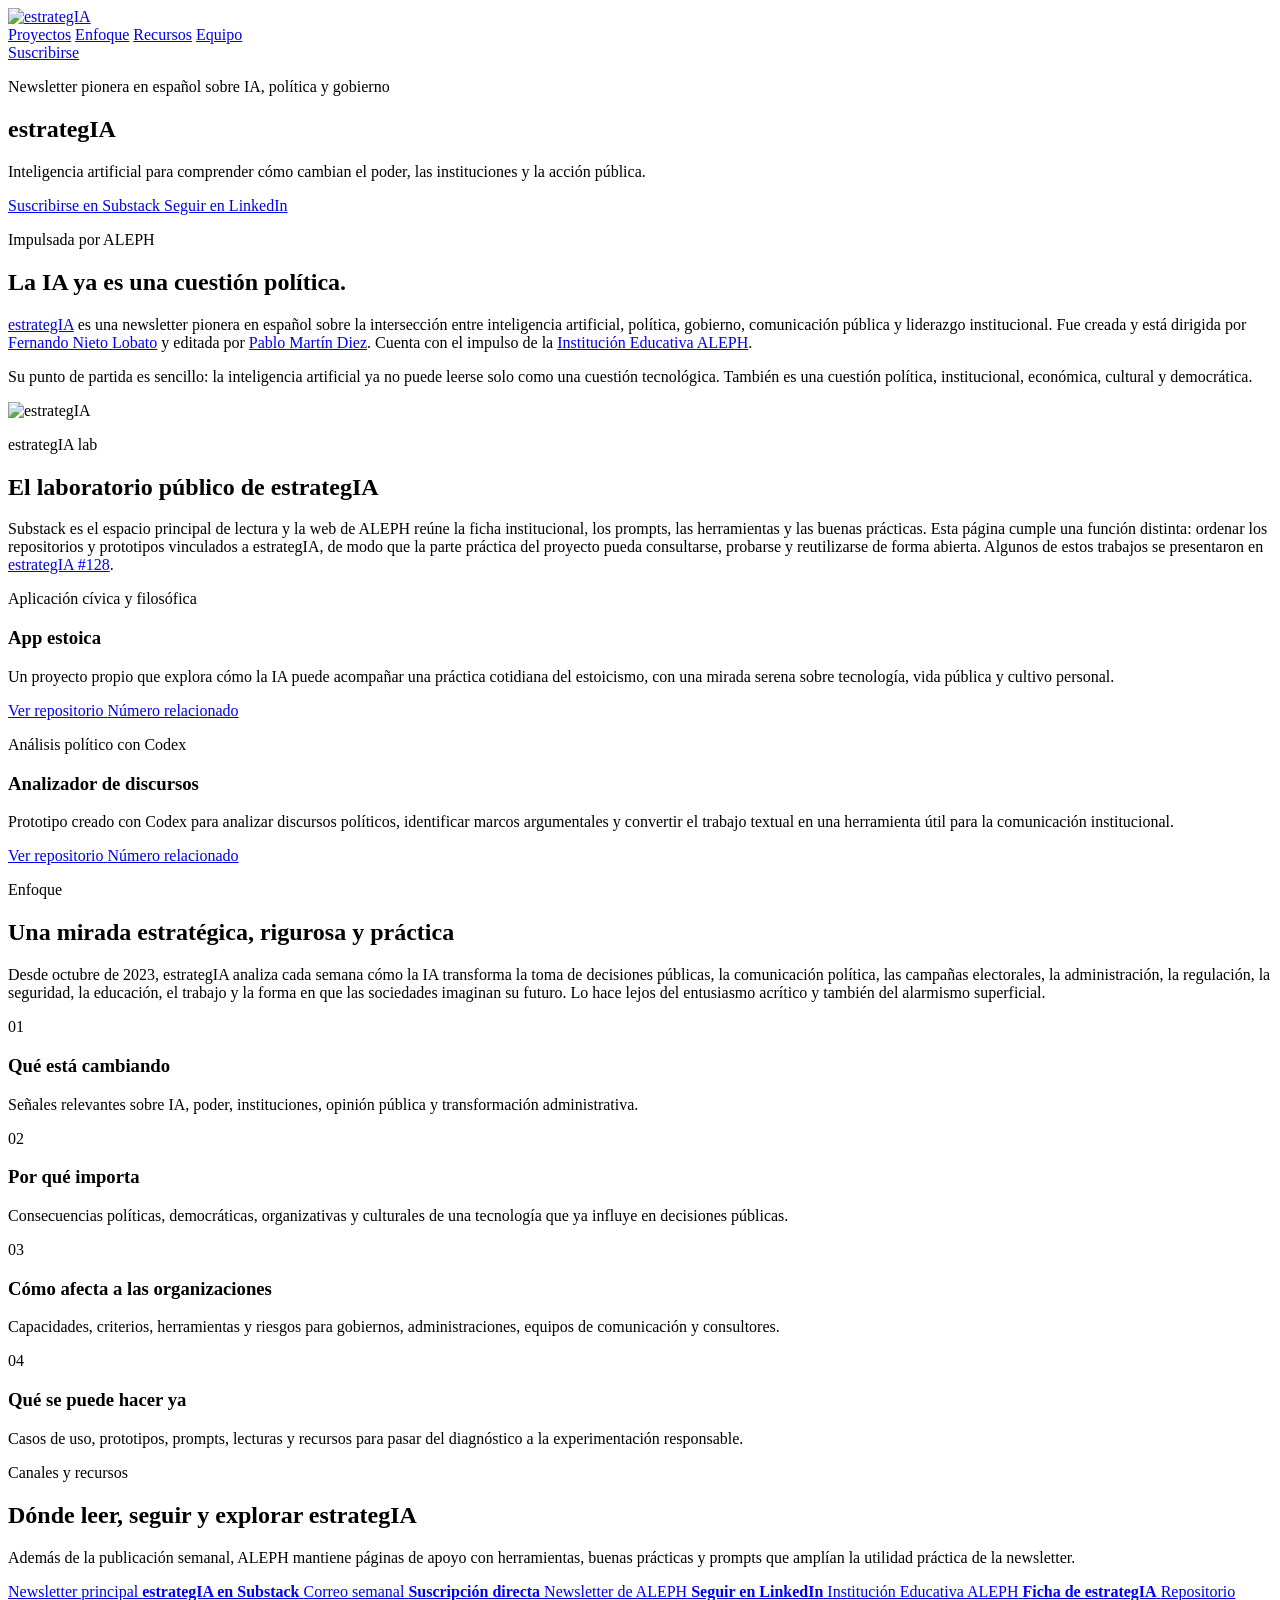
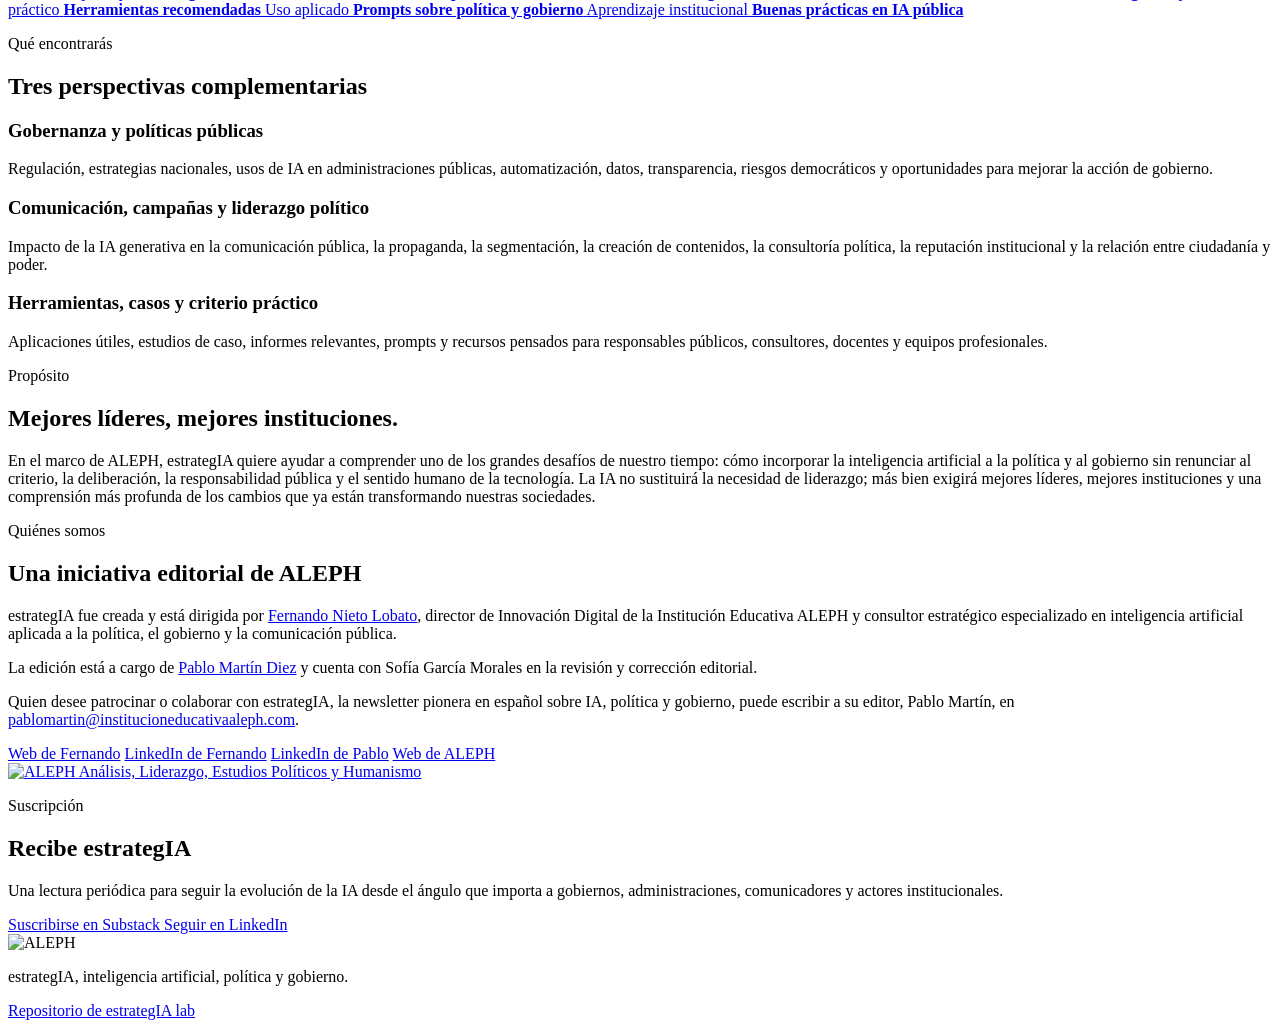
==== index.html @ daaf4244 "Rename page identity to estrategIA lab" ====
<!doctype html>
<html lang="es">
  <head>
    <meta charset="utf-8">
    <meta name="viewport" content="width=device-width, initial-scale=1">
    <title>estrategIA lab | repositorios y prototipos de IA, política y gobierno</title>
    <meta
      name="description"
      content="estrategIA lab reúne repositorios, prototipos y proyectos prácticos vinculados a la newsletter estrategIA."
    >
    <meta property="og:title" content="estrategIA">
    <meta
      property="og:description"
      content="Repositorios, prototipos y proyectos prácticos de estrategIA, la newsletter pionera en español sobre inteligencia artificial, política y gobierno."
    >
    <meta property="og:type" content="website">
    <meta property="og:image" content="assets/estrategia-hero.png">
    <link rel="stylesheet" href="styles.css">
  </head>
  <body>
    <header class="site-header" aria-label="Cabecera principal">
      <a class="brand" href="#inicio" aria-label="Inicio de estrategIA">
        <img src="assets/estrategia-substack-header.png" alt="estrategIA">
      </a>
      <nav class="site-nav" aria-label="Navegación principal">
        <a href="#proyectos">Proyectos</a>
        <a href="#enfoque">Enfoque</a>
        <a href="#recursos">Recursos</a>
        <a href="#equipo">Equipo</a>
      </nav>
      <a class="nav-cta" href="https://estrategiabyaleph.substack.com/subscribe">Suscribirse</a>
    </header>

    <main id="inicio">
      <section class="hero" aria-labelledby="hero-title">
        <div class="hero-copy">
          <p class="eyebrow">Newsletter pionera en español sobre IA, política y gobierno</p>
          <h1 id="hero-title">estrategIA</h1>
          <p class="hero-lede">
            Inteligencia artificial para comprender cómo cambian el poder, las
            instituciones y la acción pública.
          </p>
          <div class="hero-actions" aria-label="Acciones principales">
            <a class="button primary" href="https://estrategiabyaleph.substack.com/subscribe">
              Suscribirse en Substack
            </a>
            <a class="button secondary" href="https://www.linkedin.com/newsletters/estrategia-7201868200244834304/">
              Seguir en LinkedIn
            </a>
          </div>
        </div>
      </section>

      <section class="intro band" aria-labelledby="intro-title">
        <div class="content-grid">
          <div>
            <p class="section-kicker">Impulsada por ALEPH</p>
            <h2 id="intro-title">La IA ya es una cuestión política.</h2>
          </div>
          <div class="rich-copy">
            <p>
              <a href="https://estrategiabyaleph.substack.com/">estrategIA</a>
              es una newsletter pionera en español sobre la intersección entre
              inteligencia artificial, política, gobierno, comunicación pública
              y liderazgo institucional. Fue creada y está dirigida por
              <a href="https://www.fernandonieto.es/">Fernando Nieto Lobato</a>
              y editada por
              <a href="https://es.linkedin.com/in/pablomartindiez">Pablo Martín Diez</a>.
              Cuenta con el impulso de la
              <a href="https://institucioneducativaaleph.com/">Institución Educativa ALEPH</a>.
            </p>
            <p>
              Su punto de partida es sencillo: la inteligencia artificial ya no
              puede leerse solo como una cuestión tecnológica. También es una
              cuestión política, institucional, económica, cultural y
              democrática.
            </p>
          </div>
        </div>
      </section>

      <section class="brand-strip" aria-label="Identidad visual de estrategIA">
        <img src="assets/estrategia-substack-header.png" alt="estrategIA">
      </section>

      <section id="proyectos" class="section projects" aria-labelledby="projects-title">
        <div class="section-heading">
          <p class="section-kicker">estrategIA lab</p>
          <h2 id="projects-title">El laboratorio público de estrategIA</h2>
          <p>
            Substack es el espacio principal de lectura y la web de ALEPH reúne
            la ficha institucional, los prompts, las herramientas y las buenas
            prácticas. Esta página cumple una función distinta: ordenar los
            repositorios y prototipos vinculados a estrategIA, de modo que la
            parte práctica del proyecto pueda consultarse, probarse y
            reutilizarse de forma abierta. Algunos de estos trabajos se
            presentaron en
            <a href="https://open.substack.com/pub/estrategiabyaleph/p/estrategia-128-adios-al-chatbot-la?r=gp8ei&utm_campaign=post-expanded-share&utm_medium=web">estrategIA #128</a>.
          </p>
        </div>

        <div class="project-list">
          <article class="project-card">
            <div>
              <p class="project-type">Aplicación cívica y filosófica</p>
              <h3>App estoica</h3>
              <p>
                Un proyecto propio que explora cómo la IA puede acompañar una
                práctica cotidiana del estoicismo, con una mirada serena sobre
                tecnología, vida pública y cultivo personal.
              </p>
            </div>
            <div class="project-actions">
              <a class="text-link" href="https://github.com/elcontemplador/estoicismo_diario">
                Ver repositorio
              </a>
              <a class="text-link subtle" href="https://open.substack.com/pub/estrategiabyaleph/p/estrategia-128-adios-al-chatbot-la?r=gp8ei&utm_campaign=post-expanded-share&utm_medium=web">
                Número relacionado
              </a>
            </div>
          </article>

          <article class="project-card">
            <div>
              <p class="project-type">Análisis político con Codex</p>
              <h3>Analizador de discursos</h3>
              <p>
                Prototipo creado con Codex para analizar discursos políticos,
                identificar marcos argumentales y convertir el trabajo textual
                en una herramienta útil para la comunicación institucional.
              </p>
            </div>
            <div class="project-actions">
              <a class="text-link" href="https://github.com/elcontemplador/analizador-discurso-politico">
                Ver repositorio
              </a>
              <a class="text-link subtle" href="https://open.substack.com/pub/estrategiabyaleph/p/estrategia-128-adios-al-chatbot-la?r=gp8ei&utm_campaign=post-expanded-share&utm_medium=web">
                Número relacionado
              </a>
            </div>
          </article>
        </div>
      </section>

      <section id="enfoque" class="section" aria-labelledby="enfoque-title">
        <div class="section-heading">
          <p class="section-kicker">Enfoque</p>
          <h2 id="enfoque-title">Una mirada estratégica, rigurosa y práctica</h2>
          <p>
            Desde octubre de 2023, estrategIA analiza cada semana cómo la IA
            transforma la toma de decisiones públicas, la comunicación política,
            las campañas electorales, la administración, la regulación, la
            seguridad, la educación, el trabajo y la forma en que las sociedades
            imaginan su futuro. Lo hace lejos del entusiasmo acrítico y también
            del alarmismo superficial.
          </p>
        </div>
        <div class="feature-grid">
          <article>
            <span class="feature-number">01</span>
            <h3>Qué está cambiando</h3>
            <p>
              Señales relevantes sobre IA, poder, instituciones, opinión
              pública y transformación administrativa.
            </p>
          </article>
          <article>
            <span class="feature-number">02</span>
            <h3>Por qué importa</h3>
            <p>
              Consecuencias políticas, democráticas, organizativas y culturales
              de una tecnología que ya influye en decisiones públicas.
            </p>
          </article>
          <article>
            <span class="feature-number">03</span>
            <h3>Cómo afecta a las organizaciones</h3>
            <p>
              Capacidades, criterios, herramientas y riesgos para gobiernos,
              administraciones, equipos de comunicación y consultores.
            </p>
          </article>
          <article>
            <span class="feature-number">04</span>
            <h3>Qué se puede hacer ya</h3>
            <p>
              Casos de uso, prototipos, prompts, lecturas y recursos para pasar
              del diagnóstico a la experimentación responsable.
            </p>
          </article>
        </div>
      </section>

      <section id="recursos" class="section resources" aria-labelledby="resources-title">
        <div class="section-heading">
          <p class="section-kicker">Canales y recursos</p>
          <h2 id="resources-title">Dónde leer, seguir y explorar estrategIA</h2>
          <p>
            Además de la publicación semanal, ALEPH mantiene páginas de apoyo
            con herramientas, buenas prácticas y prompts que amplían la utilidad
            práctica de la newsletter.
          </p>
        </div>
        <div class="resource-grid">
          <a href="https://estrategiabyaleph.substack.com/">
            <span>Newsletter principal</span>
            <strong>estrategIA en Substack</strong>
          </a>
          <a href="https://estrategiabyaleph.substack.com/subscribe">
            <span>Correo semanal</span>
            <strong>Suscripción directa</strong>
          </a>
          <a href="https://www.linkedin.com/newsletters/estrategia-7201868200244834304/">
            <span>Newsletter de ALEPH</span>
            <strong>Seguir en LinkedIn</strong>
          </a>
          <a href="https://institucioneducativaaleph.com/investigacion-y-publicaciones/estrategia-newsletter-sobre-inteligencia-artificial-en-la-politica-y-el-gobierno-de-la-institucion-educativa-aleph/">
            <span>Institución Educativa ALEPH</span>
            <strong>Ficha de estrategIA</strong>
          </a>
          <a href="https://institucioneducativaaleph.com/encuentra-todas-las-herramientas-de-ia-mostradas-en-nuestra-newsletter-estrategia/">
            <span>Repositorio práctico</span>
            <strong>Herramientas recomendadas</strong>
          </a>
          <a href="https://institucioneducativaaleph.com/recopilacion-de-prompts-sobre-politica-y-gobierno-para-chatgpt-y-otros-modelos-de-ia/">
            <span>Uso aplicado</span>
            <strong>Prompts sobre política y gobierno</strong>
          </a>
          <a href="https://institucioneducativaaleph.com/recopilatorio-de-buenas-practicas-en-inteligencia-artificial-aplicada-a-politica-y-gobierno/">
            <span>Aprendizaje institucional</span>
            <strong>Buenas prácticas en IA pública</strong>
          </a>
        </div>
      </section>

      <section class="section archive" aria-labelledby="contents-title">
        <div class="section-heading">
          <p class="section-kicker">Qué encontrarás</p>
          <h2 id="contents-title">Tres perspectivas complementarias</h2>
        </div>
        <div class="perspective-grid">
          <article>
            <h3>Gobernanza y políticas públicas</h3>
            <p>
              Regulación, estrategias nacionales, usos de IA en administraciones
              públicas, automatización, datos, transparencia, riesgos
              democráticos y oportunidades para mejorar la acción de gobierno.
            </p>
          </article>
          <article>
            <h3>Comunicación, campañas y liderazgo político</h3>
            <p>
              Impacto de la IA generativa en la comunicación pública, la
              propaganda, la segmentación, la creación de contenidos, la
              consultoría política, la reputación institucional y la relación
              entre ciudadanía y poder.
            </p>
          </article>
          <article>
            <h3>Herramientas, casos y criterio práctico</h3>
            <p>
              Aplicaciones útiles, estudios de caso, informes relevantes,
              prompts y recursos pensados para responsables públicos,
              consultores, docentes y equipos profesionales.
            </p>
          </article>
        </div>
      </section>

      <section class="method band" aria-labelledby="method-title">
        <div class="content-grid">
          <div>
            <p class="section-kicker">Propósito</p>
            <h2 id="method-title">Mejores líderes, mejores instituciones.</h2>
          </div>
          <p>
            En el marco de ALEPH, estrategIA quiere ayudar a comprender uno de
            los grandes desafíos de nuestro tiempo: cómo incorporar la
            inteligencia artificial a la política y al gobierno sin renunciar al
            criterio, la deliberación, la responsabilidad pública y el sentido
            humano de la tecnología. La IA no sustituirá la necesidad de
            liderazgo; más bien exigirá mejores líderes, mejores instituciones y
            una comprensión más profunda de los cambios que ya están
            transformando nuestras sociedades.
          </p>
        </div>
      </section>

      <section id="equipo" class="section team" aria-labelledby="team-title">
        <div class="team-layout">
          <div>
            <p class="section-kicker">Quiénes somos</p>
            <h2 id="team-title">Una iniciativa editorial de ALEPH</h2>
            <p>
              estrategIA fue creada y está dirigida por
              <a href="https://www.fernandonieto.es/">Fernando Nieto Lobato</a>,
              director de Innovación Digital de la Institución Educativa ALEPH y
              consultor estratégico especializado en inteligencia artificial
              aplicada a la política, el gobierno y la comunicación pública.
            </p>
            <p>
              La edición está a cargo de
              <a href="https://es.linkedin.com/in/pablomartindiez">Pablo Martín Diez</a>
              y cuenta con Sofía García Morales en la revisión y corrección
              editorial.
            </p>
            <p>
              Quien desee patrocinar o colaborar con estrategIA, la newsletter
              pionera en español sobre IA, política y gobierno, puede escribir a
              su editor, Pablo Martín, en
              <a href="mailto:pablomartin@institucioneducativaaleph.com">pablomartin@institucioneducativaaleph.com</a>.
            </p>
            <div class="profile-links">
              <a href="https://www.fernandonieto.es/">Web de Fernando</a>
              <a href="https://es.linkedin.com/in/fernandonietolobato">LinkedIn de Fernando</a>
              <a href="https://es.linkedin.com/in/pablomartindiez">LinkedIn de Pablo</a>
              <a href="https://institucioneducativaaleph.com/">Web de ALEPH</a>
            </div>
          </div>
          <a class="aleph-card" href="https://institucioneducativaaleph.com/">
            <img src="assets/aleph-logo.png" alt="ALEPH">
            <span>Análisis, Liderazgo, Estudios Políticos y Humanismo</span>
          </a>
        </div>
      </section>

      <section id="suscripcion" class="section subscribe" aria-labelledby="subscribe-title">
        <div class="subscribe-panel">
          <p class="section-kicker">Suscripción</p>
          <h2 id="subscribe-title">Recibe estrategIA</h2>
          <p>
            Una lectura periódica para seguir la evolución de la IA desde el
            ángulo que importa a gobiernos, administraciones, comunicadores y
            actores institucionales.
          </p>
          <div class="hero-actions center" aria-label="Opciones de suscripción">
            <a class="button primary" href="https://estrategiabyaleph.substack.com/subscribe">
              Suscribirse en Substack
            </a>
            <a class="button secondary" href="https://www.linkedin.com/newsletters/estrategia-7201868200244834304/">
              Seguir en LinkedIn
            </a>
          </div>
        </div>
      </section>
    </main>

    <footer class="site-footer">
      <div>
        <img src="assets/aleph-logo-white.png" alt="ALEPH">
        <p>estrategIA, inteligencia artificial, política y gobierno.</p>
      </div>
      <p>
        <a href="https://github.com/elcontemplador/estrategIA-lab">Repositorio de estrategIA lab</a>
      </p>
    </footer>
  </body>
</html>
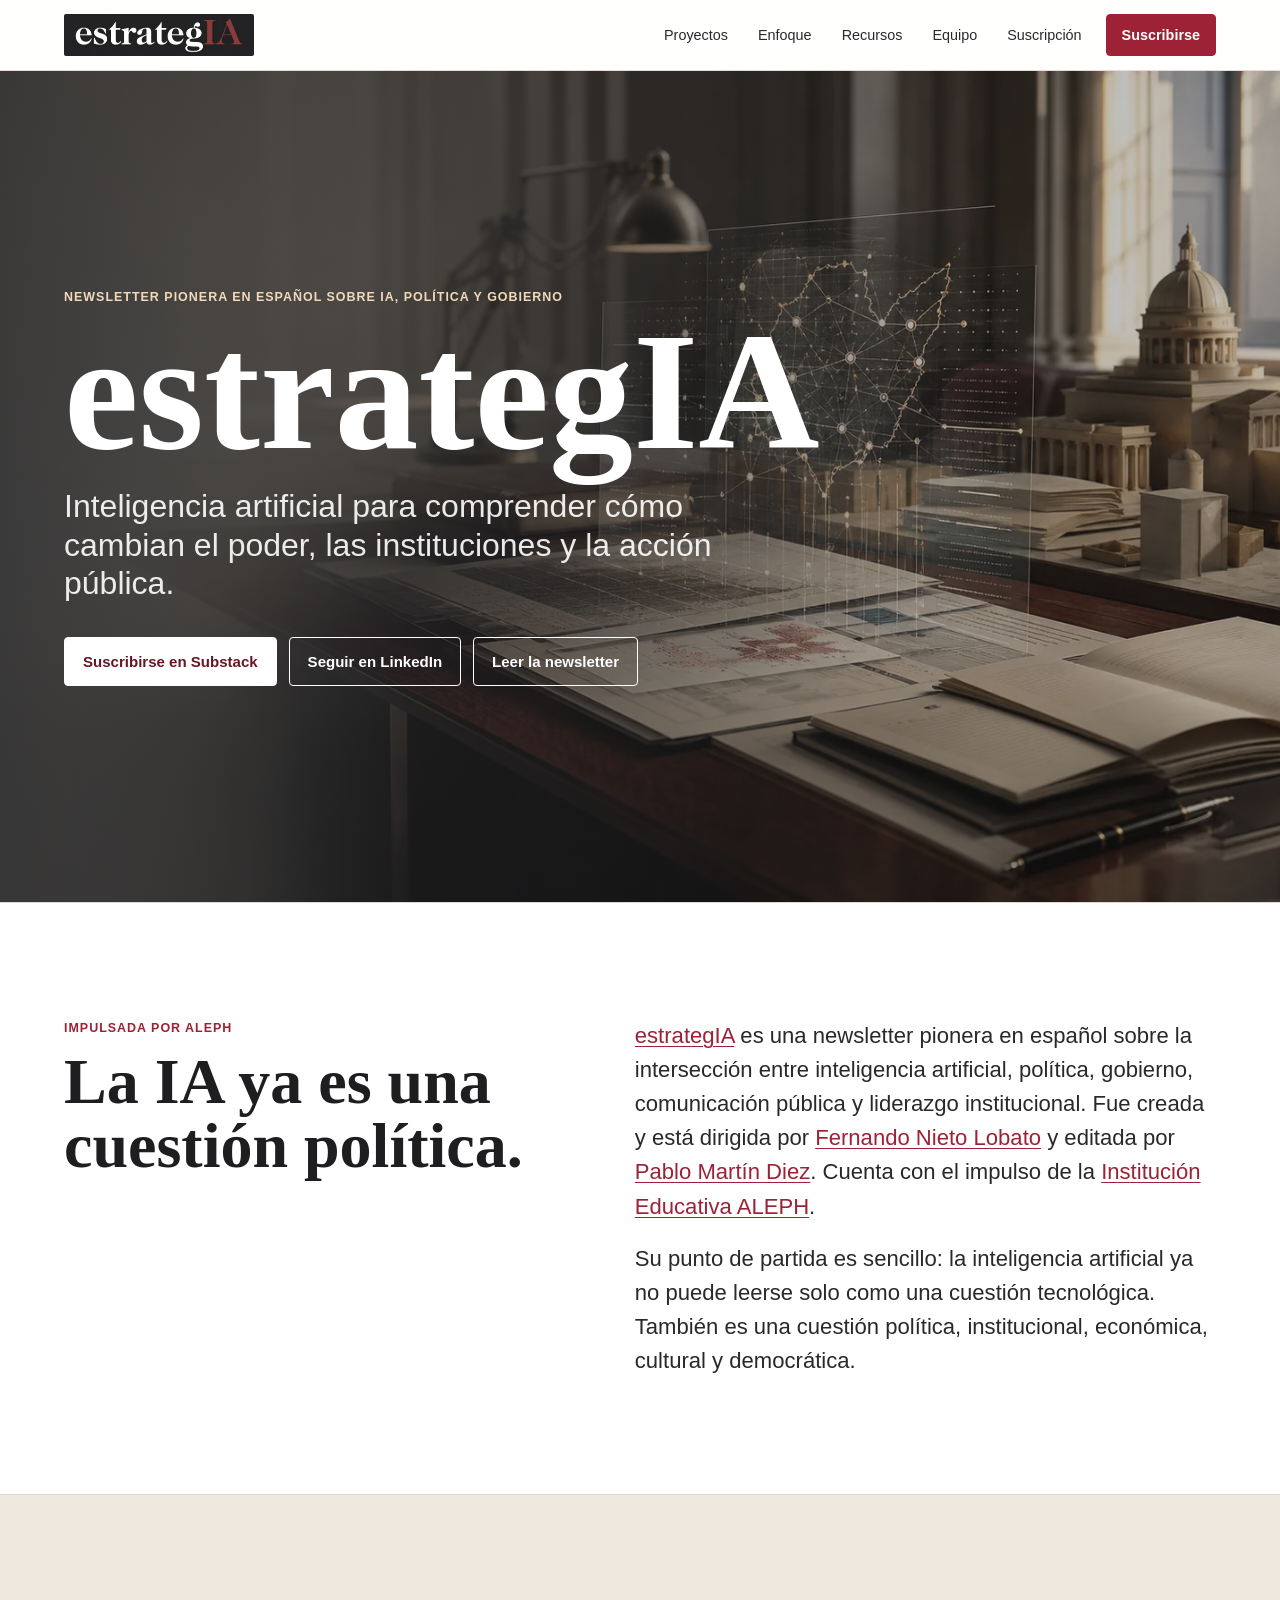
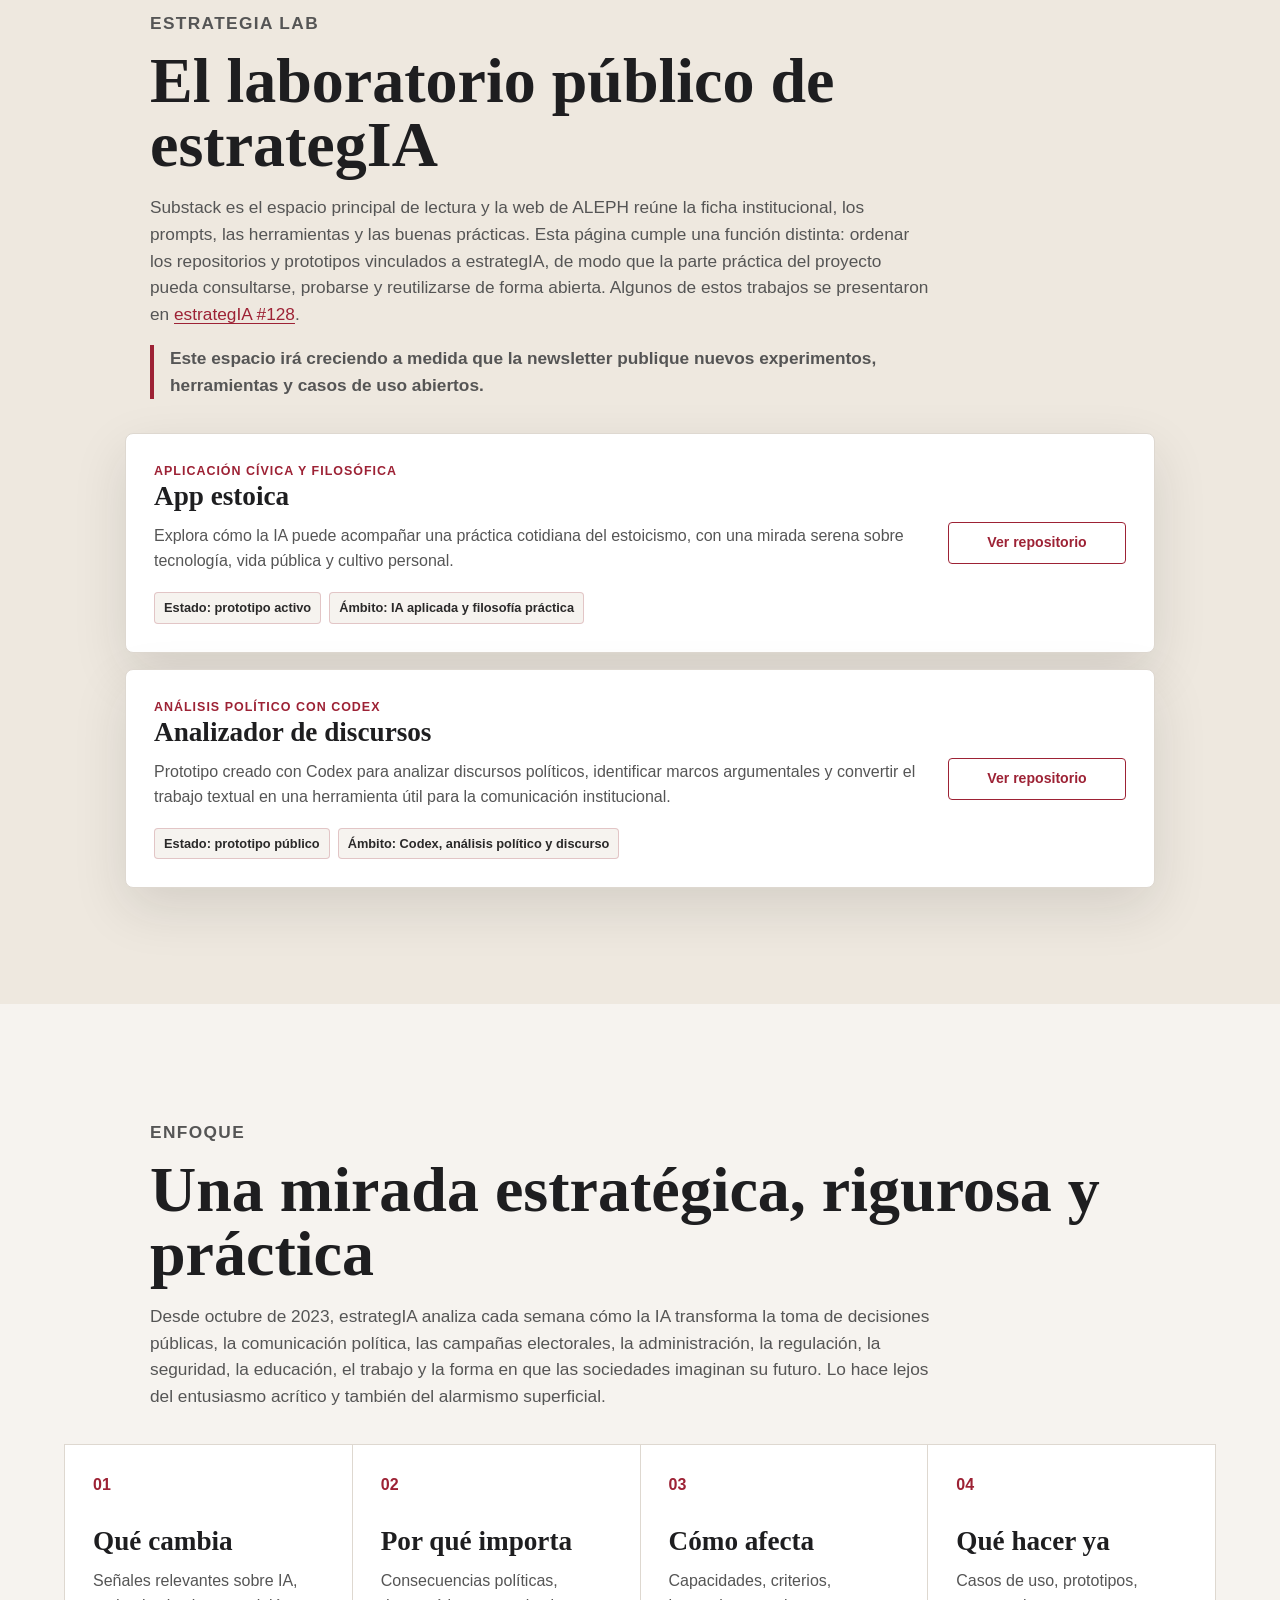
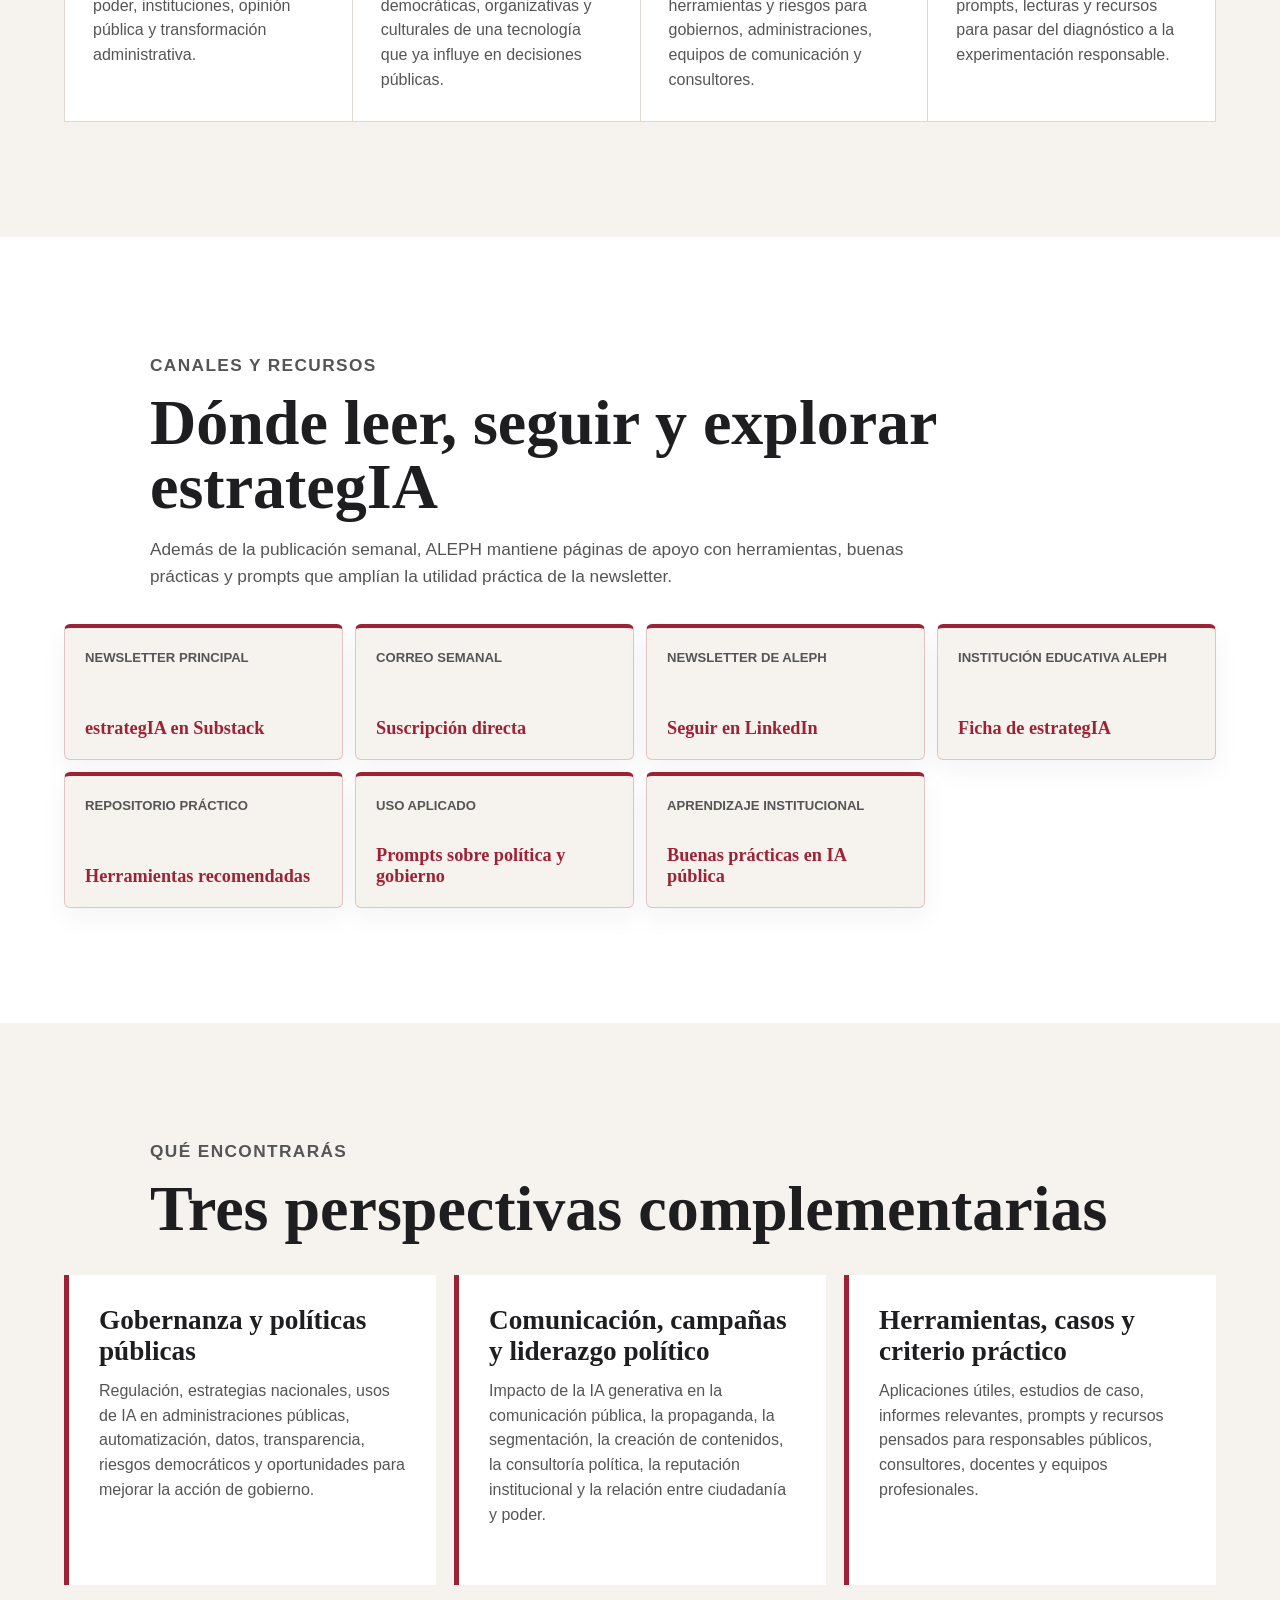
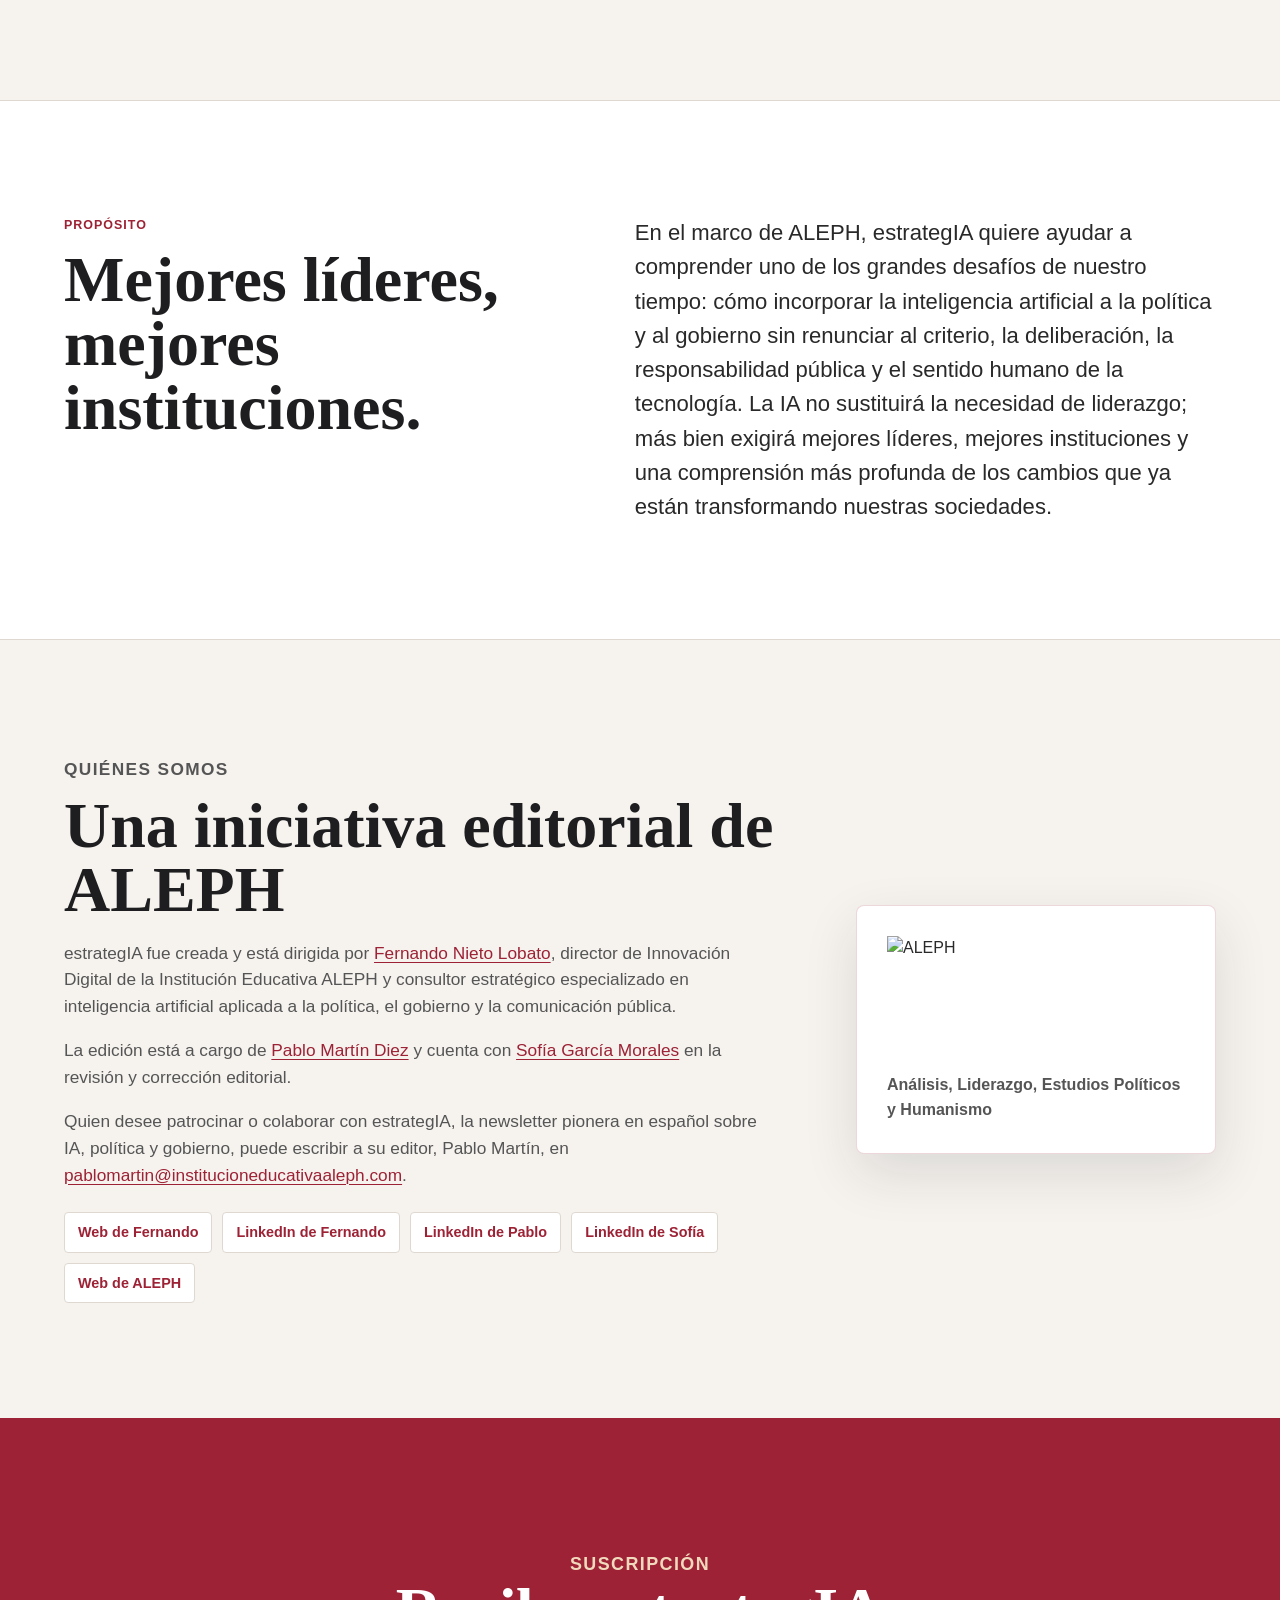
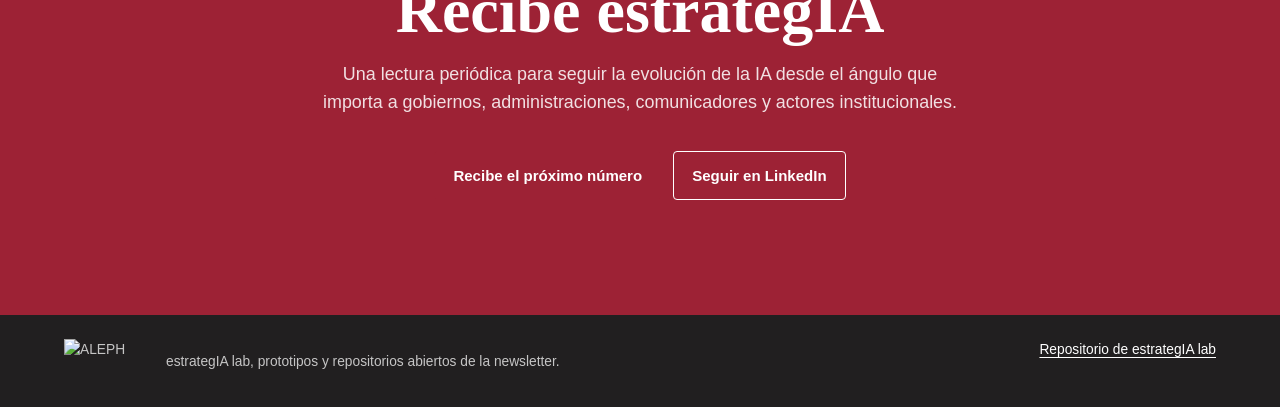
==== commit ba14661f: "Publish improved estrategIA lab site" ====
--- a/index.html
+++ b/index.html
@@ -4,34 +4,76 @@
     <meta charset="utf-8">
     <meta name="viewport" content="width=device-width, initial-scale=1">
     <title>estrategIA lab | repositorios y prototipos de IA, política y gobierno</title>
+    <link rel="canonical" href="https://elcontemplador.github.io/estrategIA-lab/">
     <meta
       name="description"
       content="estrategIA lab reúne repositorios, prototipos y proyectos prácticos vinculados a la newsletter estrategIA."
     >
-    <meta property="og:title" content="estrategIA">
+    <meta name="author" content="Fernando Nieto Lobato">
+    <meta name="theme-color" content="#9d2235">
+    <meta property="og:title" content="estrategIA lab">
     <meta
       property="og:description"
       content="Repositorios, prototipos y proyectos prácticos de estrategIA, la newsletter pionera en español sobre inteligencia artificial, política y gobierno."
     >
     <meta property="og:type" content="website">
-    <meta property="og:image" content="assets/estrategia-hero.png">
+    <meta property="og:url" content="https://elcontemplador.github.io/estrategIA-lab/">
+    <meta property="og:image" content="https://elcontemplador.github.io/estrategIA-lab/assets/estrategia-hero.png">
+    <meta property="og:locale" content="es_ES">
+    <meta property="og:site_name" content="estrategIA lab">
+    <meta name="twitter:card" content="summary_large_image">
+    <meta name="twitter:title" content="estrategIA lab">
+    <meta
+      name="twitter:description"
+      content="Repositorios, prototipos y proyectos prácticos de estrategIA."
+    >
+    <meta name="twitter:image" content="https://elcontemplador.github.io/estrategIA-lab/assets/estrategia-hero.png">
+    <link rel="icon" href="favicon.ico" sizes="any">
+    <link rel="icon" type="image/png" sizes="32x32" href="assets/favicon-32.png">
+    <link rel="icon" type="image/png" sizes="16x16" href="assets/favicon-16.png">
+    <link rel="apple-touch-icon" href="assets/apple-touch-icon.png">
+    <link rel="manifest" href="site.webmanifest">
     <link rel="stylesheet" href="styles.css">
+    <script type="application/ld+json">
+      {
+        "@context": "https://schema.org",
+        "@type": "WebSite",
+        "name": "estrategIA lab",
+        "url": "https://elcontemplador.github.io/estrategIA-lab/",
+        "inLanguage": "es",
+        "description": "Repositorios, prototipos y proyectos prácticos vinculados a la newsletter estrategIA.",
+        "publisher": {
+          "@type": "Organization",
+          "name": "Institución Educativa ALEPH",
+          "url": "https://institucioneducativaaleph.com/"
+        },
+        "creator": {
+          "@type": "Person",
+          "name": "Fernando Nieto Lobato",
+          "url": "https://www.fernandonieto.es/"
+        }
+      }
+    </script>
   </head>
   <body>
     <header class="site-header" aria-label="Cabecera principal">
       <a class="brand" href="#inicio" aria-label="Inicio de estrategIA">
-        <img src="assets/estrategia-substack-header.png" alt="estrategIA">
+        <picture>
+          <source srcset="assets/estrategia-substack-header.webp" type="image/webp">
+          <img src="assets/estrategia-substack-header.png" alt="estrategIA" width="756" height="502">
+        </picture>
       </a>
       <nav class="site-nav" aria-label="Navegación principal">
         <a href="#proyectos">Proyectos</a>
         <a href="#enfoque">Enfoque</a>
         <a href="#recursos">Recursos</a>
         <a href="#equipo">Equipo</a>
+        <a href="#suscripcion">Suscripción</a>
       </nav>
       <a class="nav-cta" href="https://estrategiabyaleph.substack.com/subscribe">Suscribirse</a>
     </header>
 
-    <main id="inicio">
+    <main id="inicio" role="main">
       <section class="hero" aria-labelledby="hero-title">
         <div class="hero-copy">
           <p class="eyebrow">Newsletter pionera en español sobre IA, política y gobierno</p>
@@ -46,6 +88,9 @@
             </a>
             <a class="button secondary" href="https://www.linkedin.com/newsletters/estrategia-7201868200244834304/">
               Seguir en LinkedIn
+            </a>
+            <a class="button tertiary" href="https://estrategiabyaleph.substack.com/">
+              Leer la newsletter
             </a>
           </div>
         </div>
@@ -77,10 +122,6 @@
             </p>
           </div>
         </div>
-      </section>
-
-      <section class="brand-strip" aria-label="Identidad visual de estrategIA">
-        <img src="assets/estrategia-substack-header.png" alt="estrategIA">
       </section>
 
       <section id="proyectos" class="section projects" aria-labelledby="projects-title">
@@ -97,6 +138,10 @@
             presentaron en
             <a href="https://open.substack.com/pub/estrategiabyaleph/p/estrategia-128-adios-al-chatbot-la?r=gp8ei&utm_campaign=post-expanded-share&utm_medium=web">estrategIA #128</a>.
           </p>
+          <p class="lab-note">
+            Este espacio irá creciendo a medida que la newsletter publique
+            nuevos experimentos, herramientas y casos de uso abiertos.
+          </p>
         </div>
 
         <div class="project-list">
@@ -105,17 +150,18 @@
               <p class="project-type">Aplicación cívica y filosófica</p>
               <h3>App estoica</h3>
               <p>
-                Un proyecto propio que explora cómo la IA puede acompañar una
-                práctica cotidiana del estoicismo, con una mirada serena sobre
-                tecnología, vida pública y cultivo personal.
+                Explora cómo la IA puede acompañar una práctica cotidiana del
+                estoicismo, con una mirada serena sobre tecnología, vida pública
+                y cultivo personal.
               </p>
+              <div class="project-meta" aria-label="Datos del proyecto">
+                <span>Estado: prototipo activo</span>
+                <span>Ámbito: IA aplicada y filosofía práctica</span>
+              </div>
             </div>
             <div class="project-actions">
               <a class="text-link" href="https://github.com/elcontemplador/estoicismo_diario">
                 Ver repositorio
-              </a>
-              <a class="text-link subtle" href="https://open.substack.com/pub/estrategiabyaleph/p/estrategia-128-adios-al-chatbot-la?r=gp8ei&utm_campaign=post-expanded-share&utm_medium=web">
-                Número relacionado
               </a>
             </div>
           </article>
@@ -129,13 +175,14 @@
                 identificar marcos argumentales y convertir el trabajo textual
                 en una herramienta útil para la comunicación institucional.
               </p>
+              <div class="project-meta" aria-label="Datos del proyecto">
+                <span>Estado: prototipo público</span>
+                <span>Ámbito: Codex, análisis político y discurso</span>
+              </div>
             </div>
             <div class="project-actions">
               <a class="text-link" href="https://github.com/elcontemplador/analizador-discurso-politico">
                 Ver repositorio
-              </a>
-              <a class="text-link subtle" href="https://open.substack.com/pub/estrategiabyaleph/p/estrategia-128-adios-al-chatbot-la?r=gp8ei&utm_campaign=post-expanded-share&utm_medium=web">
-                Número relacionado
               </a>
             </div>
           </article>
@@ -158,7 +205,7 @@
         <div class="feature-grid">
           <article>
             <span class="feature-number">01</span>
-            <h3>Qué está cambiando</h3>
+            <h3>Qué cambia</h3>
             <p>
               Señales relevantes sobre IA, poder, instituciones, opinión
               pública y transformación administrativa.
@@ -174,7 +221,7 @@
           </article>
           <article>
             <span class="feature-number">03</span>
-            <h3>Cómo afecta a las organizaciones</h3>
+            <h3>Cómo afecta</h3>
             <p>
               Capacidades, criterios, herramientas y riesgos para gobiernos,
               administraciones, equipos de comunicación y consultores.
@@ -182,7 +229,7 @@
           </article>
           <article>
             <span class="feature-number">04</span>
-            <h3>Qué se puede hacer ya</h3>
+            <h3>Qué hacer ya</h3>
             <p>
               Casos de uso, prototipos, prompts, lecturas y recursos para pasar
               del diagnóstico a la experimentación responsable.
@@ -301,8 +348,9 @@
             <p>
               La edición está a cargo de
               <a href="https://es.linkedin.com/in/pablomartindiez">Pablo Martín Diez</a>
-              y cuenta con Sofía García Morales en la revisión y corrección
-              editorial.
+              y cuenta con
+              <a href="http://www.linkedin.com/in/sofiagarciam">Sofía García Morales</a>
+              en la revisión y corrección editorial.
             </p>
             <p>
               Quien desee patrocinar o colaborar con estrategIA, la newsletter
@@ -314,11 +362,12 @@
               <a href="https://www.fernandonieto.es/">Web de Fernando</a>
               <a href="https://es.linkedin.com/in/fernandonietolobato">LinkedIn de Fernando</a>
               <a href="https://es.linkedin.com/in/pablomartindiez">LinkedIn de Pablo</a>
+              <a href="http://www.linkedin.com/in/sofiagarciam">LinkedIn de Sofía</a>
               <a href="https://institucioneducativaaleph.com/">Web de ALEPH</a>
             </div>
           </div>
           <a class="aleph-card" href="https://institucioneducativaaleph.com/">
-            <img src="assets/aleph-logo.png" alt="ALEPH">
+            <img src="assets/aleph-logo.png" alt="ALEPH" width="1264" height="646" loading="lazy">
             <span>Análisis, Liderazgo, Estudios Políticos y Humanismo</span>
           </a>
         </div>
@@ -335,7 +384,7 @@
           </p>
           <div class="hero-actions center" aria-label="Opciones de suscripción">
             <a class="button primary" href="https://estrategiabyaleph.substack.com/subscribe">
-              Suscribirse en Substack
+              Recibe el próximo número
             </a>
             <a class="button secondary" href="https://www.linkedin.com/newsletters/estrategia-7201868200244834304/">
               Seguir en LinkedIn
@@ -345,10 +394,10 @@
       </section>
     </main>
 
-    <footer class="site-footer">
+    <footer class="site-footer" role="contentinfo">
       <div>
-        <img src="assets/aleph-logo-white.png" alt="ALEPH">
-        <p>estrategIA, inteligencia artificial, política y gobierno.</p>
+        <img src="assets/aleph-logo-white.png" alt="ALEPH" width="1264" height="646" loading="lazy">
+        <p>estrategIA lab, prototipos y repositorios abiertos de la newsletter.</p>
       </div>
       <p>
         <a href="https://github.com/elcontemplador/estrategIA-lab">Repositorio de estrategIA lab</a>
--- a/styles.css
+++ b/styles.css
@@ -0,0 +1,677 @@
+:root {
+  --paper: #f6f3ef;
+  --paper-soft: #ffffff;
+  --ink: #1e1e20;
+  --muted: #555555;
+  --line: #ded8d0;
+  --burgundy: #9d2235;
+  --burgundy-dark: #681624;
+  --pearl: #adaeb0;
+  --graphite: #2a2929;
+  --black-red: #211f20;
+  --shadow: 0 20px 54px rgba(30, 30, 32, 0.12);
+}
+
+* {
+  box-sizing: border-box;
+}
+
+html {
+  scroll-behavior: smooth;
+}
+
+body {
+  margin: 0;
+  background: var(--paper);
+  color: var(--ink);
+  font-family: "Trebuchet MS", "Gill Sans", Arial, sans-serif;
+  line-height: 1.55;
+}
+
+a {
+  color: var(--burgundy);
+  text-decoration-thickness: 1px;
+  text-underline-offset: 3px;
+}
+
+.site-header {
+  position: sticky;
+  top: 0;
+  z-index: 20;
+  display: grid;
+  grid-template-columns: auto 1fr auto;
+  align-items: center;
+  gap: 24px;
+  padding: 14px clamp(20px, 5vw, 72px);
+  border-bottom: 1px solid rgba(157, 34, 53, 0.18);
+  background: rgba(255, 255, 255, 0.94);
+  backdrop-filter: blur(16px);
+}
+
+.brand {
+  display: inline-flex;
+  align-items: center;
+  text-decoration: none;
+}
+
+.brand img {
+  display: block;
+  width: clamp(132px, 17vw, 190px);
+  height: 42px;
+  object-fit: cover;
+  object-position: center;
+  border-radius: 2px;
+}
+
+.site-nav {
+  display: flex;
+  align-items: center;
+  justify-content: flex-end;
+  gap: clamp(14px, 2.4vw, 30px);
+  color: var(--graphite);
+  font-size: 0.9rem;
+}
+
+.site-nav a {
+  color: inherit;
+  text-decoration: none;
+}
+
+.site-nav a:hover {
+  color: var(--burgundy);
+}
+
+.nav-cta {
+  display: inline-flex;
+  min-height: 40px;
+  align-items: center;
+  justify-content: center;
+  padding: 9px 15px;
+  border: 1px solid var(--burgundy);
+  border-radius: 4px;
+  background: var(--burgundy);
+  color: #fff;
+  font-size: 0.9rem;
+  font-weight: 700;
+  text-decoration: none;
+  white-space: nowrap;
+}
+
+.hero {
+  min-height: calc(100svh - 69px);
+  display: grid;
+  align-items: center;
+  padding: clamp(52px, 9vw, 108px) clamp(20px, 5vw, 72px);
+  background:
+    linear-gradient(90deg, rgba(30, 30, 32, 0.86) 0%, rgba(30, 30, 32, 0.66) 44%, rgba(30, 30, 32, 0.28) 78%),
+    image-set(
+      url("assets/estrategia-hero.webp") type("image/webp"),
+      url("assets/estrategia-hero.png") type("image/png")
+    ) center right / cover no-repeat;
+  color: #fff;
+}
+
+.hero-copy {
+  width: min(760px, 100%);
+}
+
+.eyebrow,
+.section-kicker,
+.project-type {
+  margin: 0 0 12px;
+  color: var(--burgundy);
+  font-size: 0.78rem;
+  font-weight: 800;
+  letter-spacing: 0.08em;
+  text-transform: uppercase;
+}
+
+.hero .eyebrow {
+  color: #f1d9bd;
+}
+
+h1,
+h2,
+h3,
+p {
+  overflow-wrap: anywhere;
+}
+
+h1,
+h2,
+h3 {
+  font-family: Georgia, "Times New Roman", serif;
+  letter-spacing: 0;
+}
+
+h1 {
+  margin: 0;
+  font-size: clamp(4.4rem, 14vw, 10.5rem);
+  line-height: 0.86;
+  font-weight: 700;
+}
+
+h2 {
+  margin: 0;
+  font-size: clamp(2rem, 5vw, 4.1rem);
+  line-height: 1;
+  font-weight: 700;
+}
+
+h3 {
+  margin: 0 0 12px;
+  font-size: clamp(1.22rem, 2.2vw, 1.7rem);
+  line-height: 1.14;
+  font-weight: 700;
+}
+
+.hero-lede {
+  max-width: 660px;
+  margin: 24px 0 0;
+  color: rgba(255, 255, 255, 0.9);
+  font-size: clamp(1.25rem, 2.5vw, 2rem);
+  line-height: 1.2;
+}
+
+.hero-actions {
+  display: flex;
+  flex-wrap: wrap;
+  gap: 12px;
+  margin-top: 34px;
+}
+
+.hero-actions.center {
+  justify-content: center;
+}
+
+.button {
+  display: inline-flex;
+  min-height: 46px;
+  align-items: center;
+  justify-content: center;
+  padding: 12px 18px;
+  border: 1px solid currentColor;
+  border-radius: 4px;
+  font-size: 0.94rem;
+  font-weight: 800;
+  text-decoration: none;
+}
+
+.button.primary {
+  border-color: var(--burgundy);
+  background: var(--burgundy);
+  color: #fff;
+}
+
+.hero .button.primary {
+  border-color: #fff;
+  background: #fff;
+  color: var(--burgundy-dark);
+}
+
+.button.secondary {
+  color: #fff;
+}
+
+.button.tertiary {
+  color: #fff;
+}
+
+.subscribe .button.secondary {
+  color: #fff;
+}
+
+.button:hover,
+.text-link:hover,
+.resource-grid a:hover,
+.profile-links a:hover {
+  transform: translateY(-1px);
+}
+
+.section,
+.band {
+  padding: clamp(58px, 9vw, 116px) clamp(20px, 5vw, 72px);
+}
+
+.band {
+  background: var(--paper-soft);
+  border-block: 1px solid var(--line);
+}
+
+.content-grid {
+  display: grid;
+  grid-template-columns: minmax(0, 0.85fr) minmax(280px, 1fr);
+  gap: clamp(28px, 6vw, 88px);
+  width: min(1160px, 100%);
+  margin: 0 auto;
+  align-items: start;
+}
+
+.rich-copy p,
+.content-grid > p {
+  margin: 0 0 18px;
+  color: var(--graphite);
+  font-size: clamp(1.08rem, 2vw, 1.38rem);
+}
+
+.rich-copy p:last-child,
+.content-grid > p:last-child {
+  margin-bottom: 0;
+}
+
+.section-heading {
+  width: min(980px, 100%);
+  margin: 0 auto 34px;
+}
+
+.section-heading p {
+  max-width: 780px;
+  color: var(--muted);
+  font-size: 1.08rem;
+}
+
+.lab-note {
+  margin-top: 16px;
+  padding-left: 16px;
+  border-left: 4px solid var(--burgundy);
+  color: var(--graphite);
+  font-weight: 700;
+}
+
+.feature-grid {
+  display: grid;
+  grid-template-columns: repeat(4, minmax(0, 1fr));
+  gap: 1px;
+  width: min(1160px, 100%);
+  margin: 0 auto;
+  background: var(--line);
+  border: 1px solid var(--line);
+}
+
+.feature-grid article {
+  min-height: 268px;
+  padding: 28px;
+  background: #fff;
+}
+
+.feature-number {
+  display: block;
+  margin-bottom: 28px;
+  color: var(--burgundy);
+  font-weight: 800;
+}
+
+.feature-grid p,
+.project-card p,
+.perspective-grid p {
+  margin: 0;
+  color: var(--muted);
+}
+
+.resources {
+  background: #fff;
+}
+
+.resource-grid {
+  display: grid;
+  grid-template-columns: repeat(4, minmax(0, 1fr));
+  gap: 12px;
+  width: min(1160px, 100%);
+  margin: 0 auto;
+}
+
+.resource-grid a {
+  min-height: 136px;
+  display: flex;
+  flex-direction: column;
+  justify-content: space-between;
+  padding: 20px;
+  border: 1px solid rgba(157, 34, 53, 0.22);
+  border-top: 4px solid var(--burgundy);
+  border-radius: 6px;
+  background: var(--paper);
+  color: var(--ink);
+  text-decoration: none;
+  box-shadow: 0 10px 26px rgba(30, 30, 32, 0.05);
+}
+
+.resource-grid span {
+  color: var(--muted);
+  font-size: 0.82rem;
+  font-weight: 700;
+  text-transform: uppercase;
+}
+
+.resource-grid strong {
+  color: var(--burgundy);
+  font-family: Georgia, "Times New Roman", serif;
+  font-size: 1.14rem;
+  line-height: 1.15;
+}
+
+.perspective-grid {
+  display: grid;
+  grid-template-columns: repeat(3, minmax(0, 1fr));
+  gap: 18px;
+  width: min(1160px, 100%);
+  margin: 0 auto;
+}
+
+.perspective-grid article {
+  min-height: 310px;
+  padding: 30px;
+  border-left: 5px solid var(--burgundy);
+  background: #fff;
+}
+
+.projects {
+  background: #eee8df;
+}
+
+.project-list {
+  display: grid;
+  gap: 16px;
+  width: min(1030px, 100%);
+  margin: 0 auto;
+}
+
+.project-card {
+  display: grid;
+  grid-template-columns: minmax(0, 1fr) auto;
+  gap: 28px;
+  align-items: center;
+  padding: 28px;
+  border: 1px solid var(--line);
+  border-radius: 8px;
+  background: #fff;
+  box-shadow: var(--shadow);
+}
+
+.project-card .project-type {
+  color: var(--burgundy);
+}
+
+.project-meta {
+  display: flex;
+  flex-wrap: wrap;
+  gap: 8px;
+  margin-top: 18px;
+}
+
+.project-meta span {
+  display: inline-flex;
+  min-height: 28px;
+  align-items: center;
+  padding: 5px 9px;
+  border: 1px solid rgba(157, 34, 53, 0.22);
+  border-radius: 4px;
+  background: var(--paper);
+  color: var(--graphite);
+  font-size: 0.8rem;
+  font-weight: 800;
+}
+
+.project-actions {
+  display: grid;
+  gap: 10px;
+}
+
+.text-link {
+  display: inline-flex;
+  min-width: 178px;
+  min-height: 42px;
+  align-items: center;
+  justify-content: center;
+  padding: 9px 14px;
+  border: 1px solid var(--burgundy);
+  border-radius: 4px;
+  color: var(--burgundy);
+  font-size: 0.88rem;
+  font-weight: 800;
+  text-decoration: none;
+  white-space: nowrap;
+}
+
+.text-link.subtle {
+  border-color: var(--line);
+  color: var(--graphite);
+}
+
+.archive,
+.team {
+  background: var(--paper);
+}
+
+.team-layout {
+  display: grid;
+  grid-template-columns: minmax(0, 1fr) minmax(250px, 360px);
+  gap: clamp(28px, 6vw, 78px);
+  width: min(1160px, 100%);
+  margin: 0 auto;
+  align-items: center;
+}
+
+.team-layout p {
+  max-width: 760px;
+  color: var(--muted);
+  font-size: 1.08rem;
+}
+
+.profile-links {
+  display: flex;
+  flex-wrap: wrap;
+  gap: 10px;
+  margin-top: 24px;
+}
+
+.profile-links a {
+  display: inline-flex;
+  min-height: 40px;
+  align-items: center;
+  padding: 8px 13px;
+  border: 1px solid var(--line);
+  border-radius: 4px;
+  background: #fff;
+  color: var(--burgundy);
+  font-size: 0.9rem;
+  font-weight: 800;
+  text-decoration: none;
+}
+
+.aleph-card {
+  display: grid;
+  gap: 20px;
+  padding: 30px;
+  border: 1px solid rgba(157, 34, 53, 0.18);
+  border-radius: 8px;
+  background: #fff;
+  color: var(--graphite);
+  text-decoration: none;
+  box-shadow: var(--shadow);
+}
+
+.aleph-card img {
+  width: min(230px, 100%);
+  height: auto;
+}
+
+.aleph-card span {
+  color: var(--muted);
+  font-weight: 700;
+}
+
+.subscribe {
+  background: var(--burgundy);
+  color: #fff;
+}
+
+.subscribe-panel {
+  width: min(820px, 100%);
+  margin: 0 auto;
+  text-align: center;
+}
+
+.subscribe-panel .section-kicker {
+  color: #f1d9bd;
+}
+
+.subscribe-panel p {
+  margin: 18px auto 0;
+  max-width: 650px;
+  color: rgba(255, 255, 255, 0.86);
+  font-size: 1.12rem;
+}
+
+.site-footer {
+  display: flex;
+  justify-content: space-between;
+  gap: 20px;
+  padding: 24px clamp(20px, 5vw, 72px);
+  background: var(--black-red);
+  color: rgba(255, 255, 255, 0.74);
+  font-size: 0.86rem;
+}
+
+.site-footer div {
+  display: flex;
+  align-items: center;
+  gap: 16px;
+}
+
+.site-footer img {
+  width: 86px;
+  height: auto;
+}
+
+.site-footer p {
+  margin: 0;
+}
+
+.site-footer a {
+  color: #fff;
+}
+
+.error-page {
+  min-height: 100svh;
+  display: grid;
+  place-items: center;
+  padding: 24px;
+  background: var(--paper);
+}
+
+.error-shell {
+  width: min(720px, 100%);
+  padding: clamp(34px, 7vw, 72px);
+  border-top: 6px solid var(--burgundy);
+  background: #fff;
+  box-shadow: var(--shadow);
+}
+
+.error-shell h1 {
+  margin: 0 0 18px;
+  font-size: clamp(2.5rem, 7vw, 5rem);
+}
+
+.error-shell p:not(.section-kicker) {
+  margin: 0 0 26px;
+  color: var(--muted);
+  font-size: 1.12rem;
+}
+
+@media (max-width: 1020px) {
+  .site-header {
+    grid-template-columns: 1fr auto;
+  }
+
+  .site-nav {
+    grid-column: 1 / -1;
+    justify-content: flex-start;
+    width: 100%;
+    overflow-x: auto;
+    padding-bottom: 2px;
+  }
+
+  .resource-grid {
+    grid-template-columns: repeat(2, minmax(0, 1fr));
+  }
+}
+
+@media (max-width: 900px) {
+  .hero {
+    min-height: 680px;
+    background:
+      linear-gradient(180deg, rgba(30, 30, 32, 0.88) 0%, rgba(30, 30, 32, 0.64) 54%, rgba(30, 30, 32, 0.42) 100%),
+      image-set(
+        url("assets/estrategia-hero.webp") type("image/webp"),
+        url("assets/estrategia-hero.png") type("image/png")
+      ) center / cover no-repeat;
+  }
+
+  .content-grid,
+  .project-card,
+  .team-layout {
+    grid-template-columns: 1fr;
+  }
+
+  .feature-grid,
+  .perspective-grid {
+    grid-template-columns: repeat(2, minmax(0, 1fr));
+  }
+
+  .project-actions,
+  .text-link {
+    justify-self: start;
+  }
+}
+
+@media (max-width: 560px) {
+  .site-header {
+    gap: 14px;
+  }
+
+  .site-nav {
+    gap: 18px;
+    font-size: 0.84rem;
+  }
+
+  .brand img {
+    width: 138px;
+    height: 38px;
+  }
+
+  .nav-cta {
+    min-height: 38px;
+    padding-inline: 12px;
+  }
+
+  h1 {
+    font-size: clamp(3.5rem, 24vw, 5.6rem);
+  }
+
+  .hero {
+    min-height: 620px;
+    align-items: end;
+  }
+
+  .button,
+  .text-link {
+    width: 100%;
+  }
+
+  .feature-grid,
+  .perspective-grid,
+  .resource-grid {
+    grid-template-columns: 1fr;
+  }
+
+  .feature-grid article,
+  .perspective-grid article {
+    min-height: auto;
+  }
+
+  .site-footer,
+  .site-footer div {
+    flex-direction: column;
+    align-items: flex-start;
+  }
+}
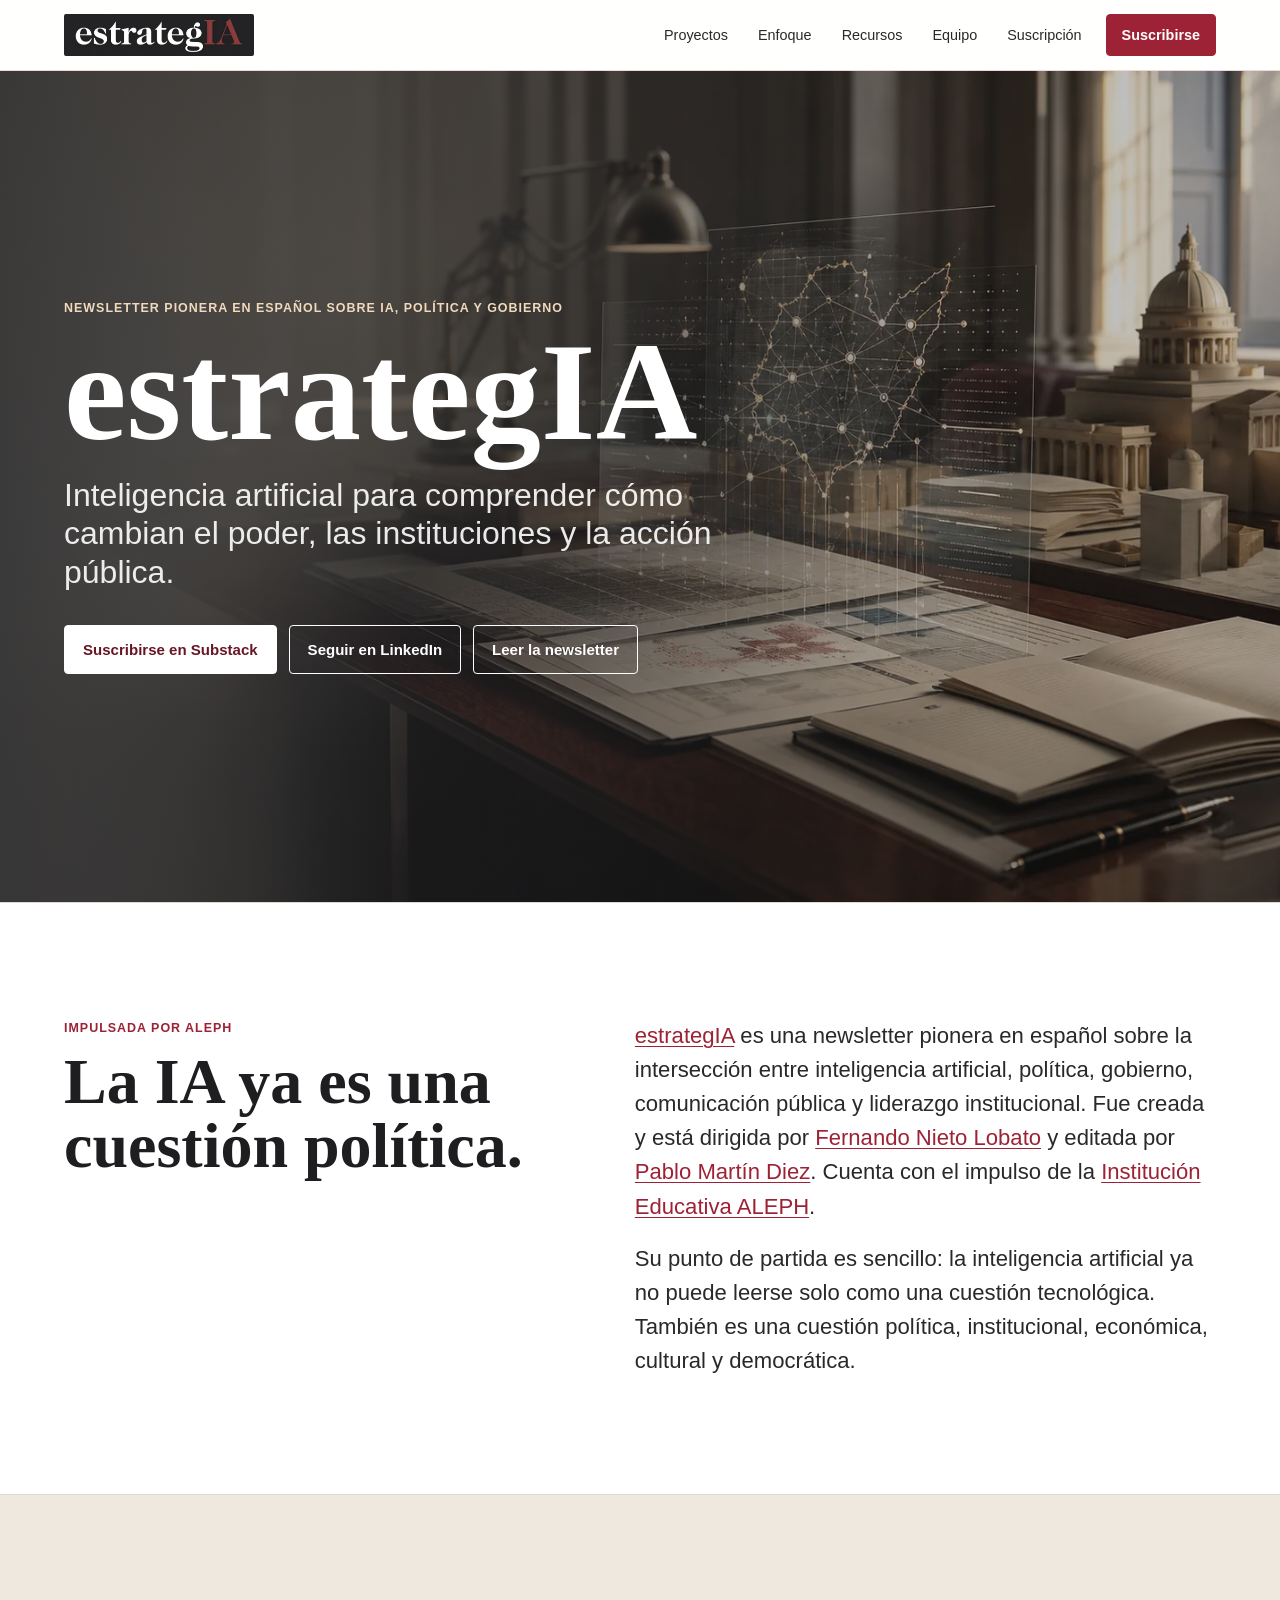
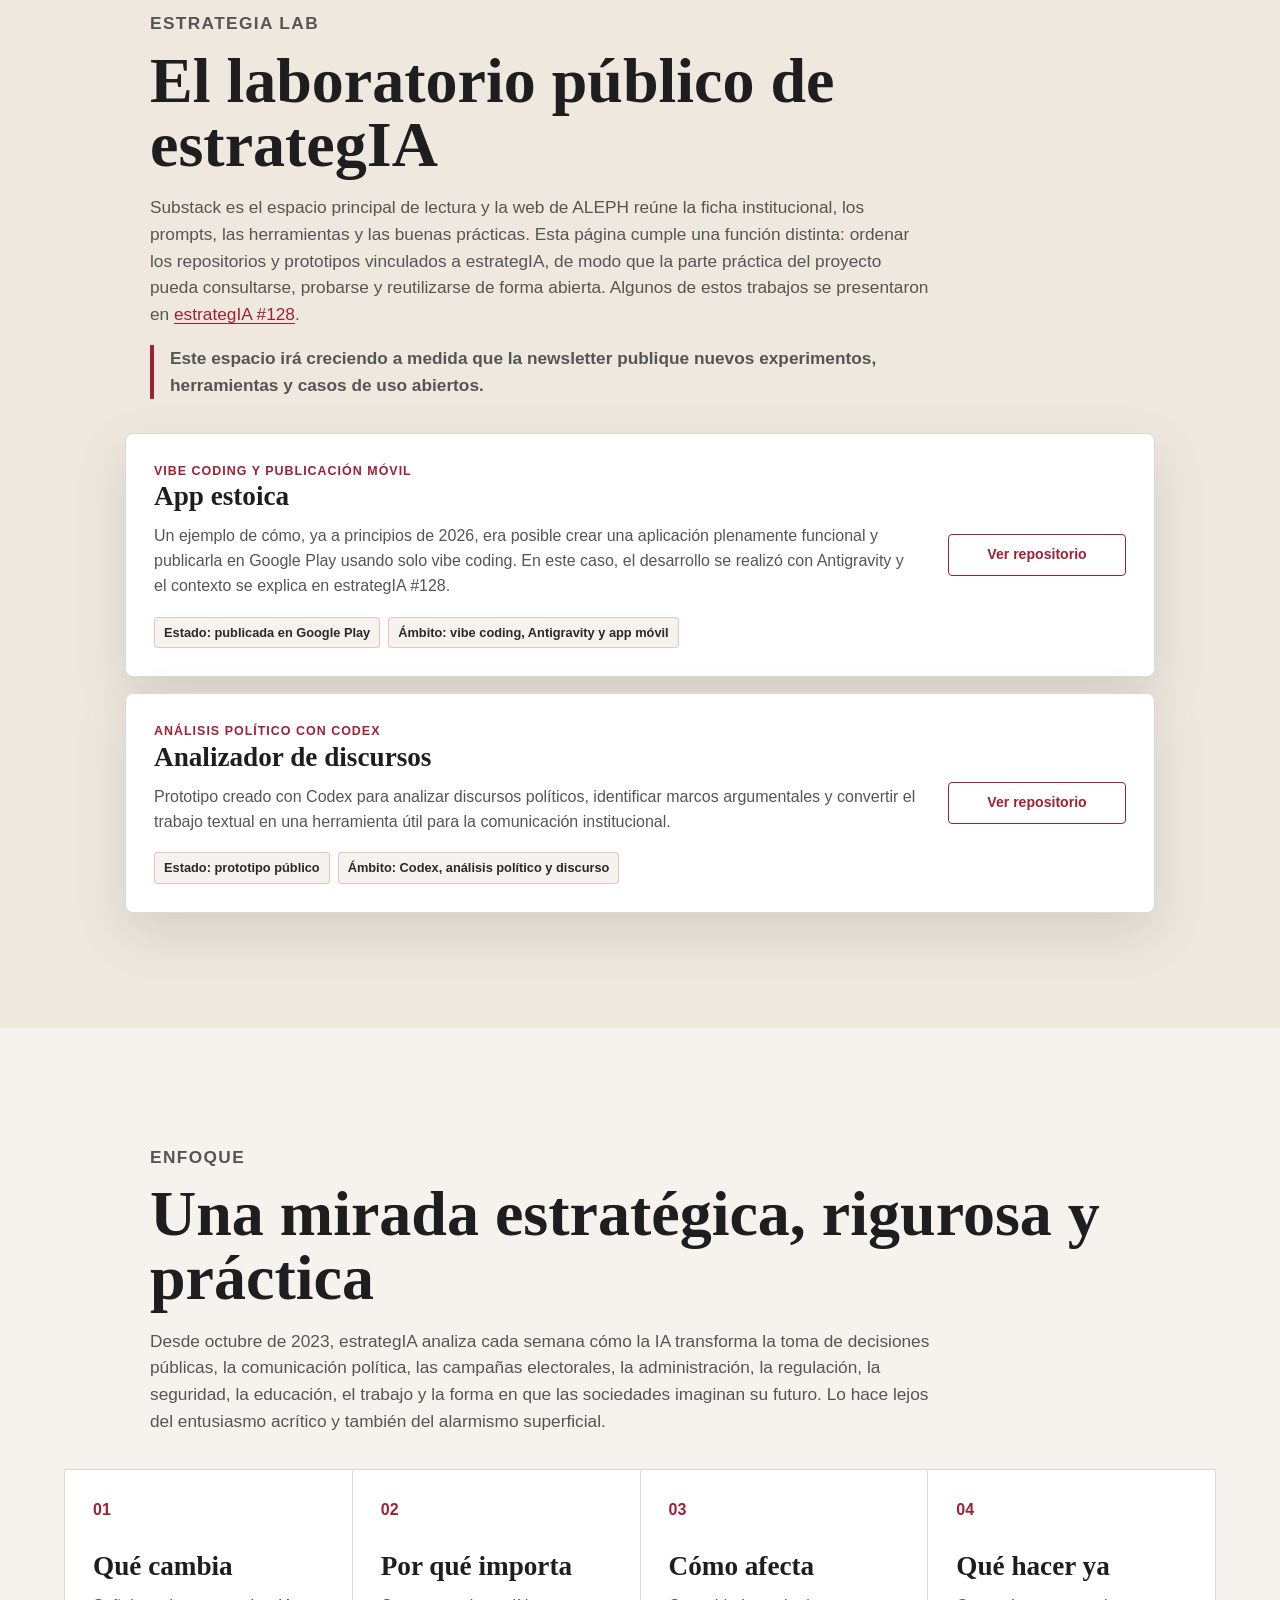
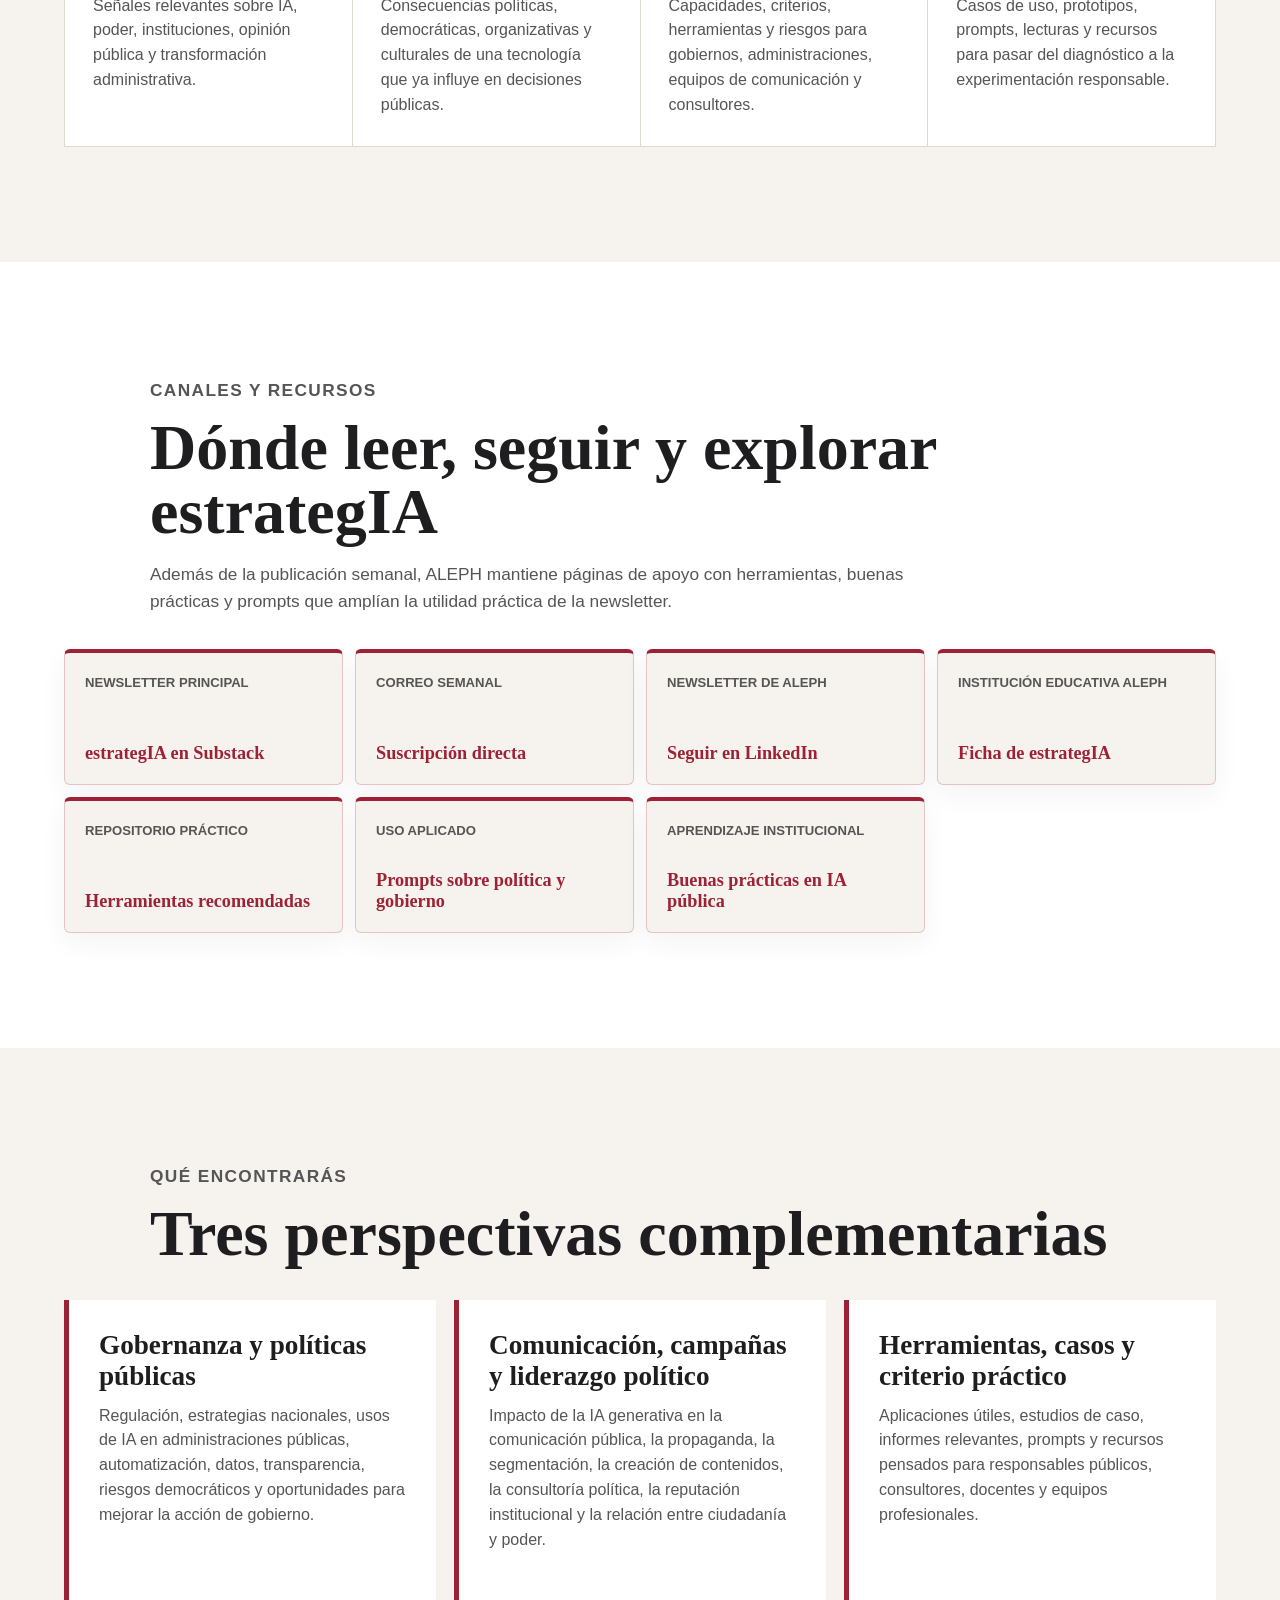
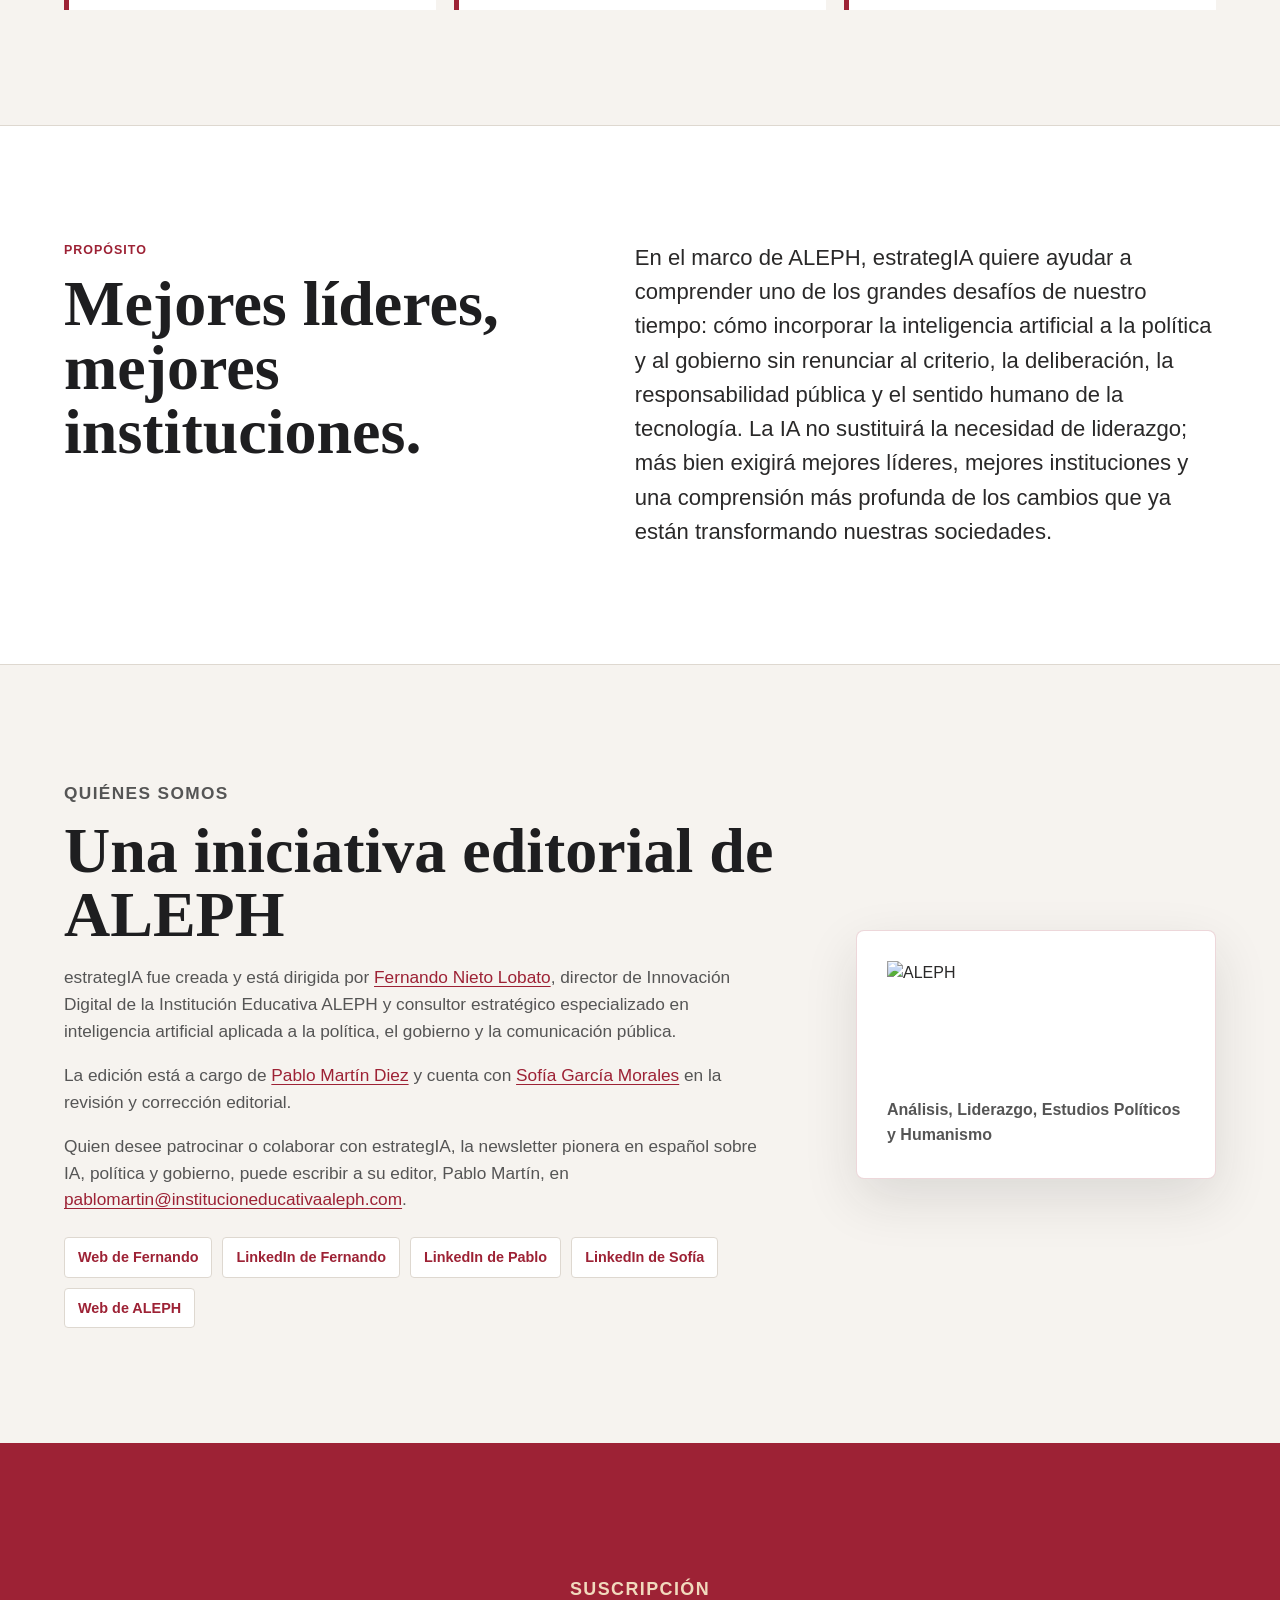
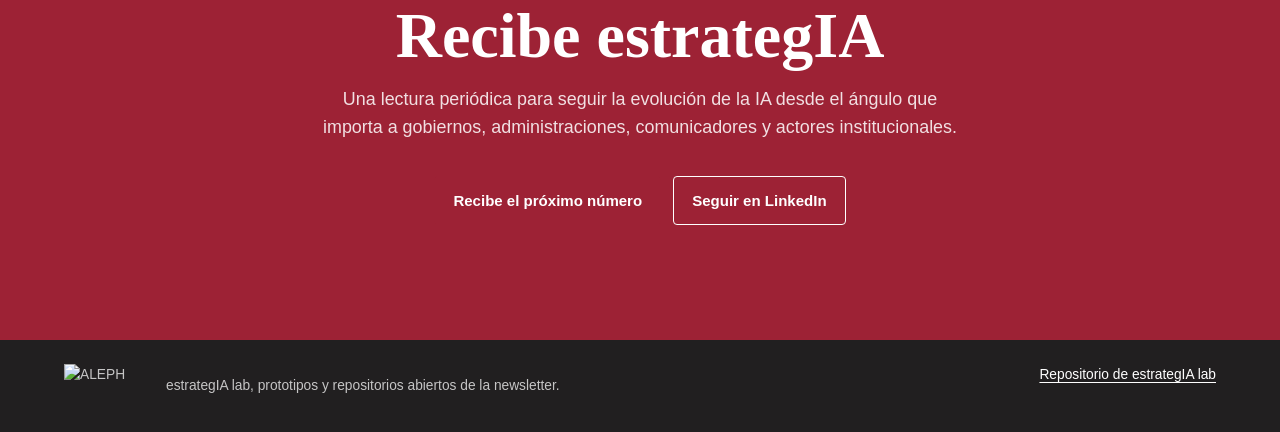
==== commit a4674e40: "Publish stoic app copy and hero sizing updates" ====
--- a/index.html
+++ b/index.html
@@ -147,16 +147,17 @@
         <div class="project-list">
           <article class="project-card">
             <div>
-              <p class="project-type">Aplicación cívica y filosófica</p>
+              <p class="project-type">Vibe coding y publicación móvil</p>
               <h3>App estoica</h3>
               <p>
-                Explora cómo la IA puede acompañar una práctica cotidiana del
-                estoicismo, con una mirada serena sobre tecnología, vida pública
-                y cultivo personal.
+                Un ejemplo de cómo, ya a principios de 2026, era posible crear
+                una aplicación plenamente funcional y publicarla en Google Play
+                usando solo vibe coding. En este caso, el desarrollo se realizó
+                con Antigravity y el contexto se explica en estrategIA #128.
               </p>
               <div class="project-meta" aria-label="Datos del proyecto">
-                <span>Estado: prototipo activo</span>
-                <span>Ámbito: IA aplicada y filosofía práctica</span>
+                <span>Estado: publicada en Google Play</span>
+                <span>Ámbito: vibe coding, Antigravity y app móvil</span>
               </div>
             </div>
             <div class="project-actions">
--- a/styles.css
+++ b/styles.css
@@ -112,7 +112,7 @@
 }
 
 .hero-copy {
-  width: min(760px, 100%);
+  width: min(960px, 100%);
 }
 
 .eyebrow,
@@ -146,9 +146,12 @@
 
 h1 {
   margin: 0;
-  font-size: clamp(4.4rem, 14vw, 10.5rem);
+  max-width: 100%;
+  font-size: clamp(4.4rem, 11vw, 10.2rem);
   line-height: 0.86;
   font-weight: 700;
+  overflow-wrap: normal;
+  white-space: nowrap;
 }
 
 h2 {
@@ -645,7 +648,7 @@
   }
 
   h1 {
-    font-size: clamp(3.5rem, 24vw, 5.6rem);
+    font-size: clamp(3.15rem, 18vw, 5.6rem);
   }
 
   .hero {
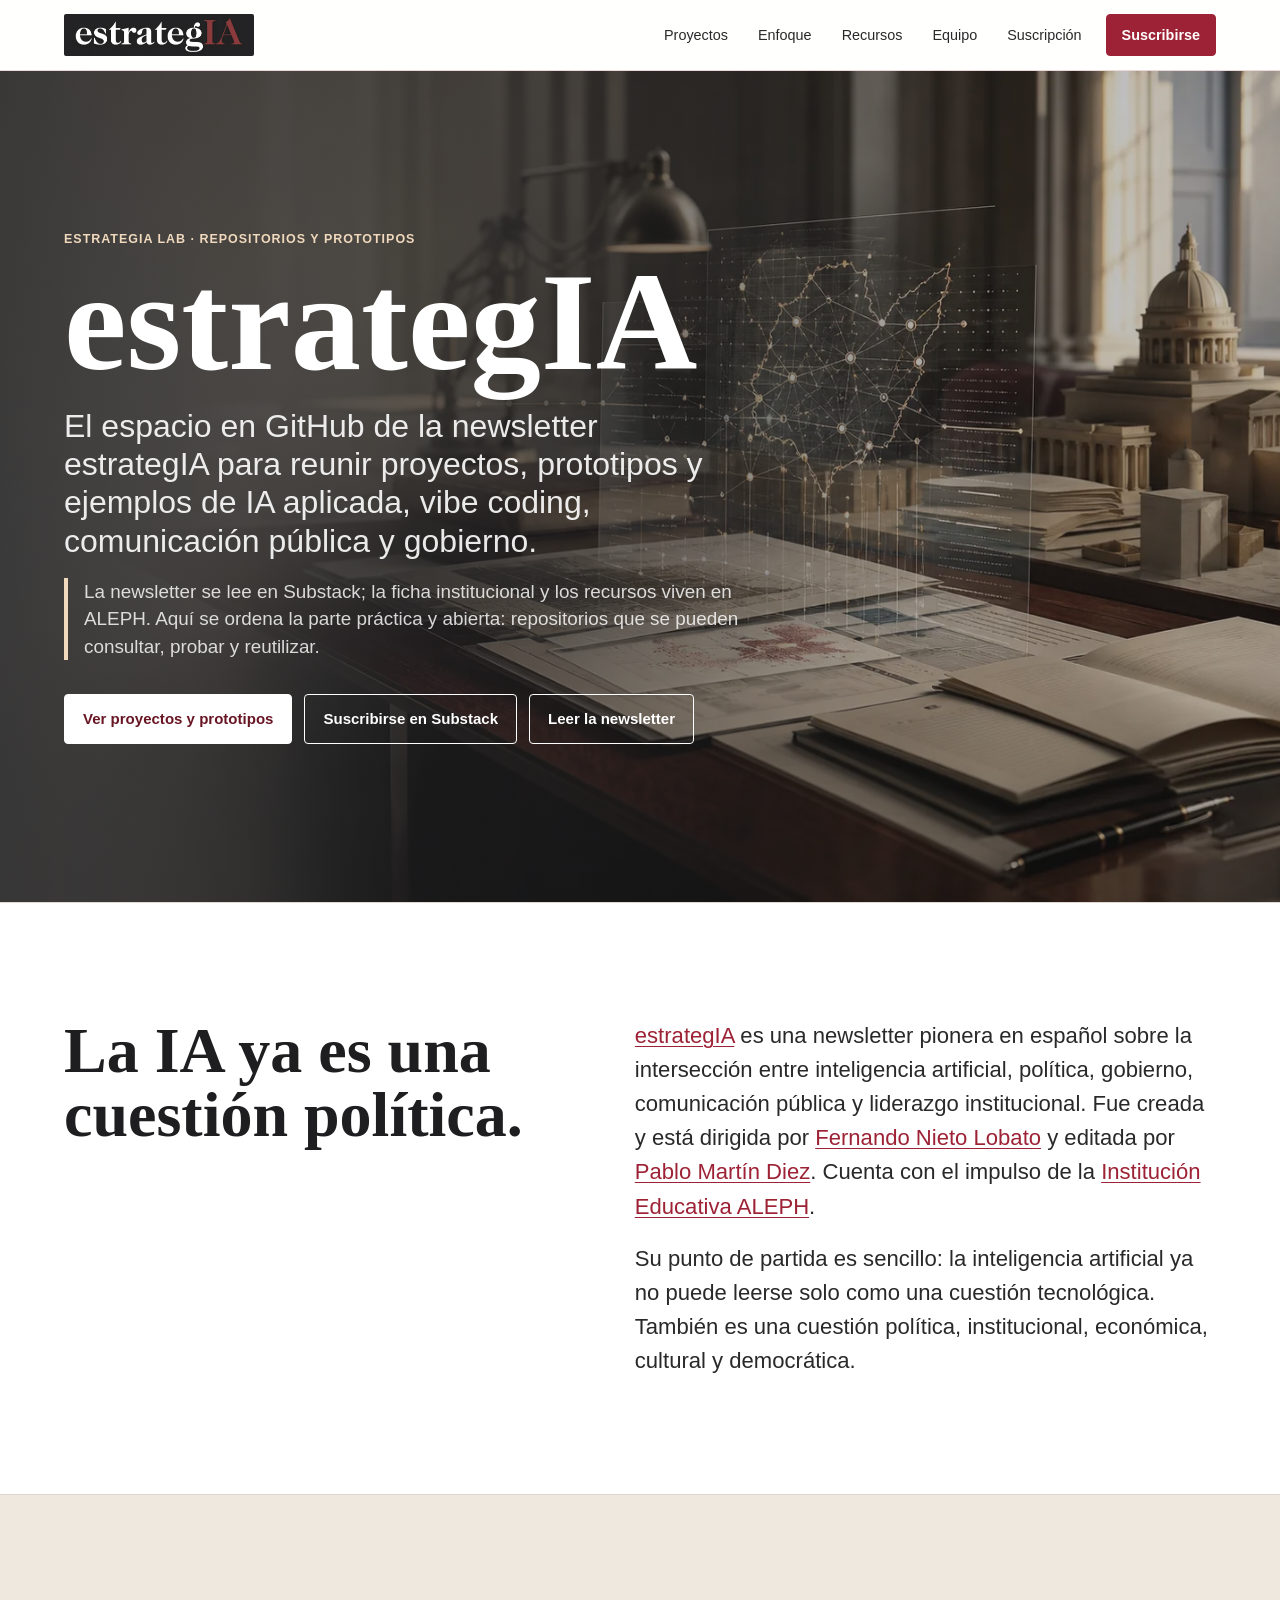
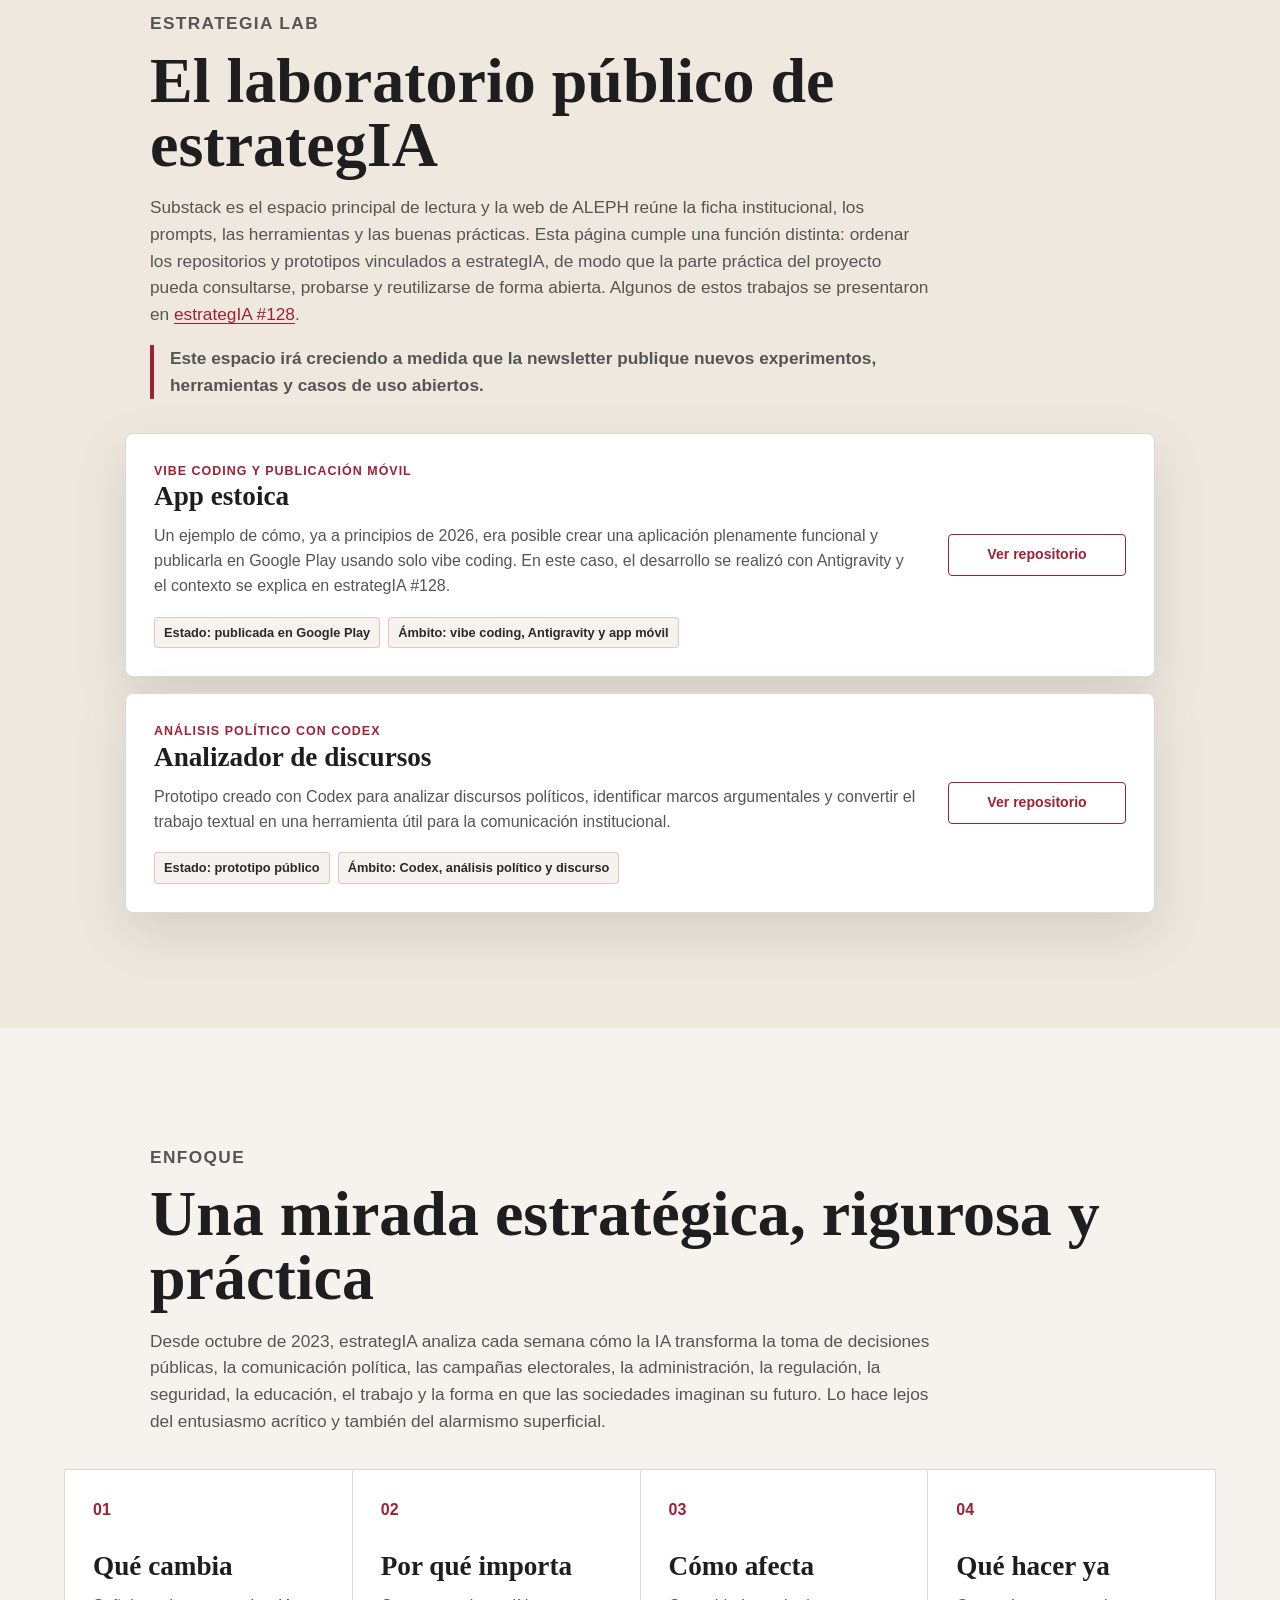
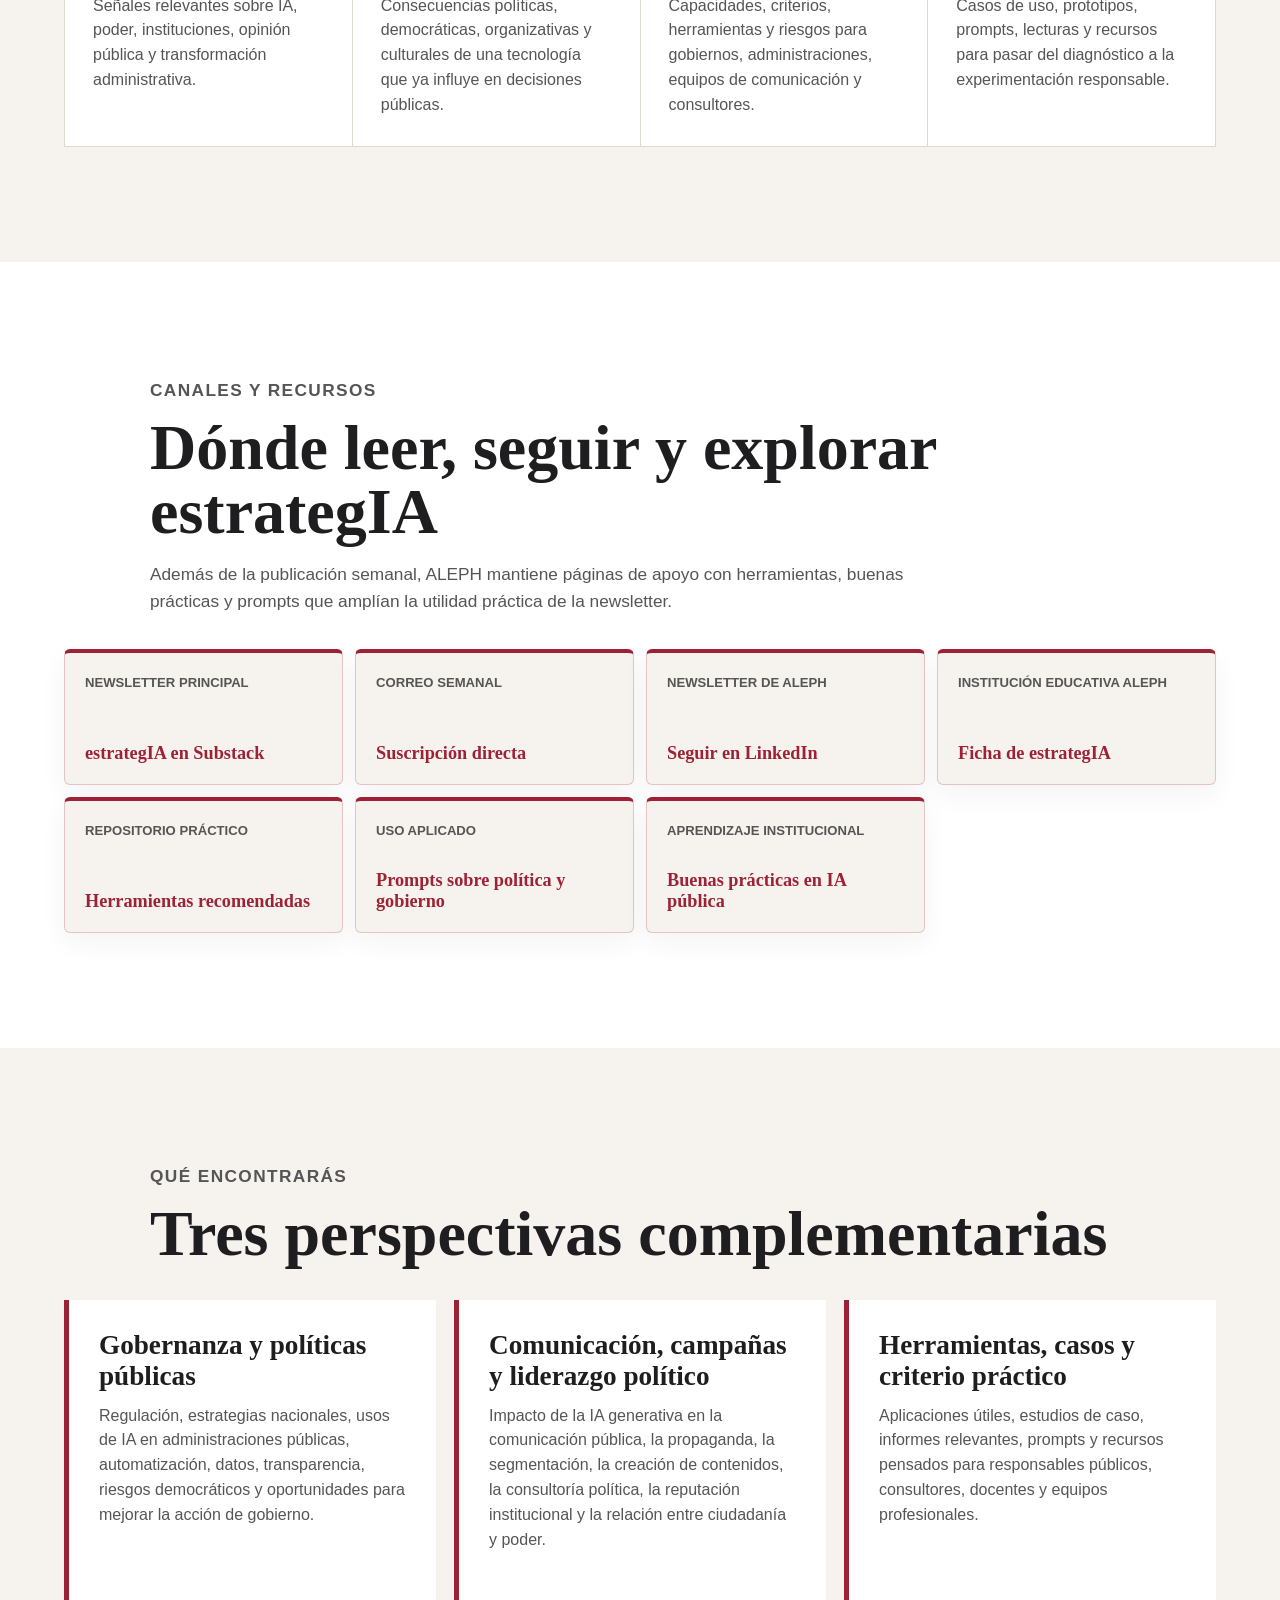
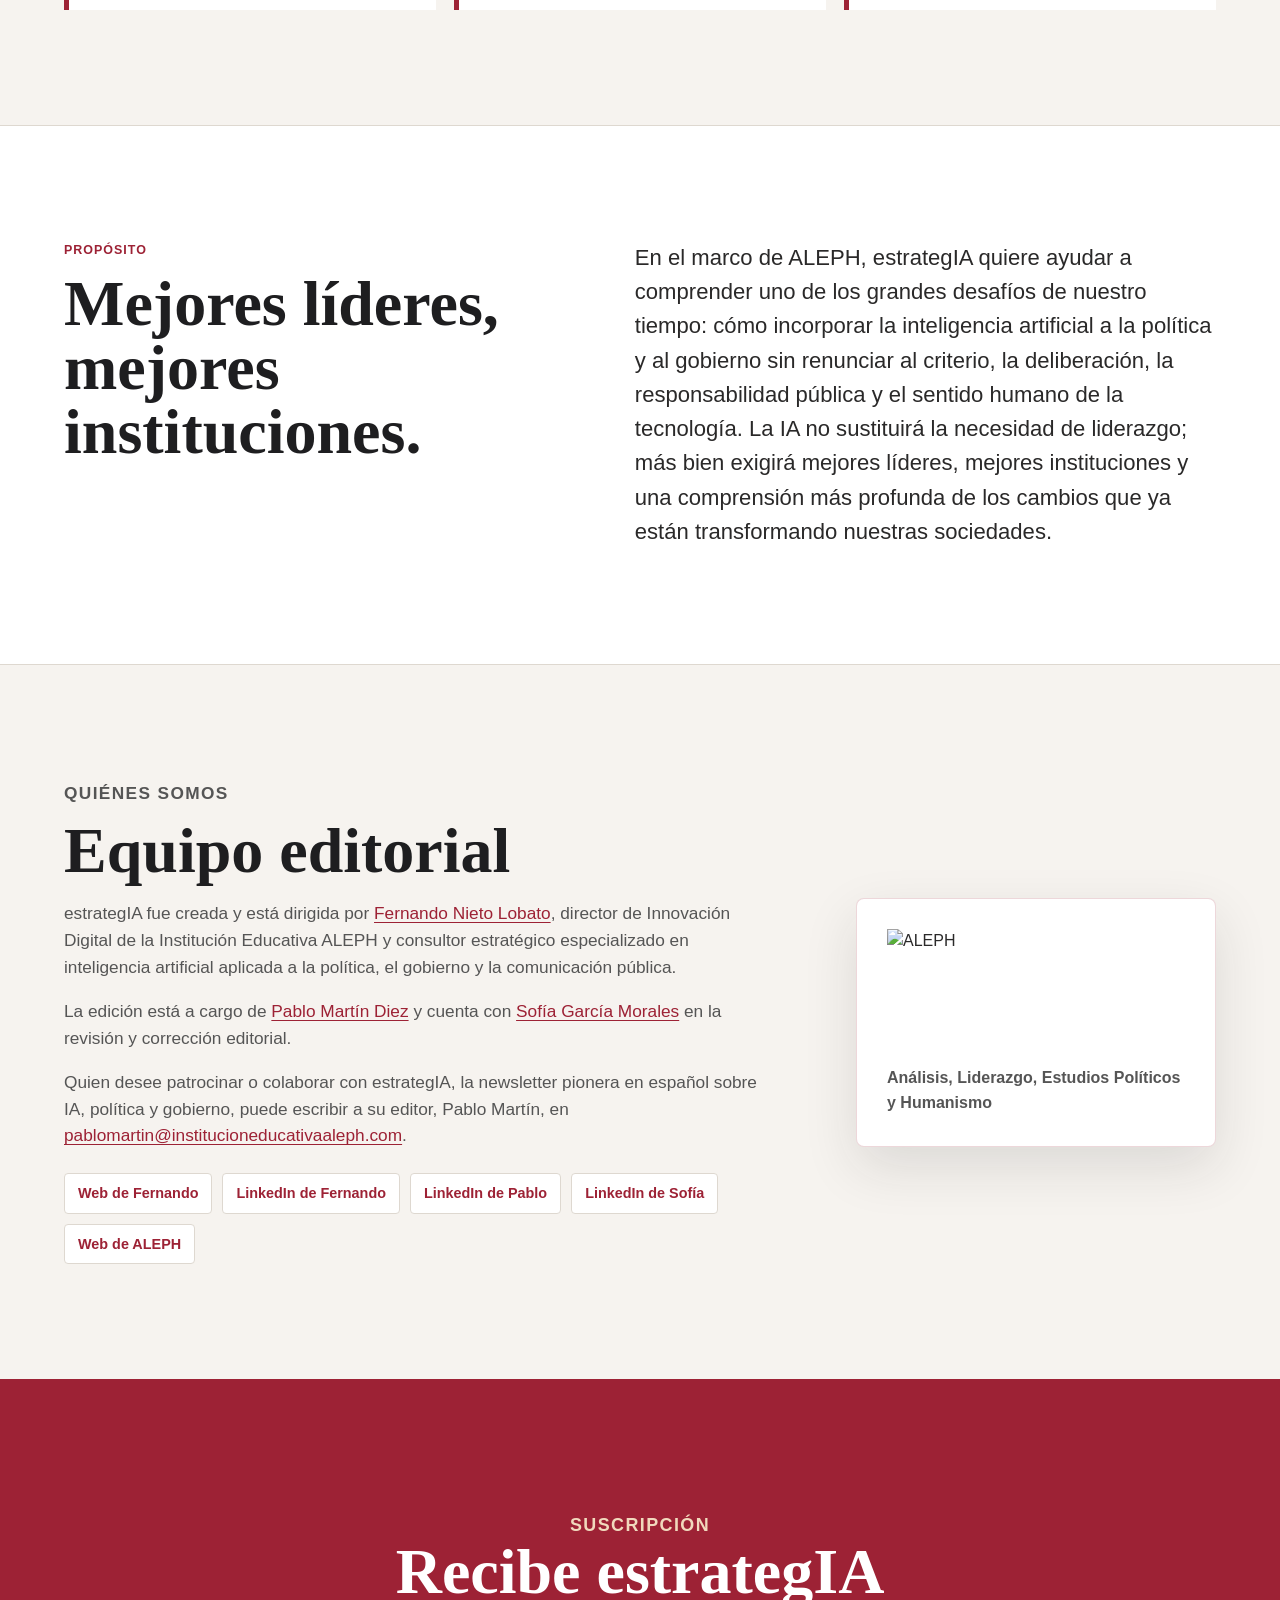
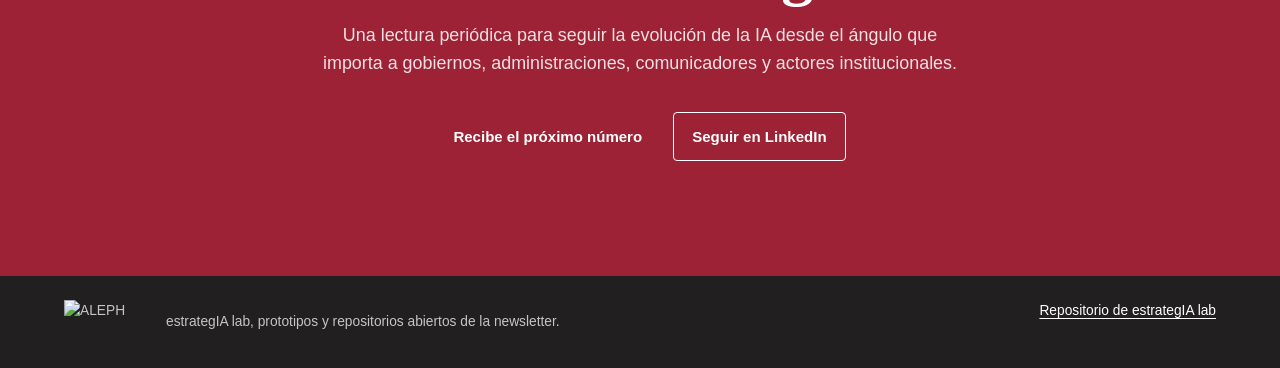
==== commit 87aa2f17: "Publish clarified lab hero" ====
--- a/index.html
+++ b/index.html
@@ -76,18 +76,24 @@
     <main id="inicio" role="main">
       <section class="hero" aria-labelledby="hero-title">
         <div class="hero-copy">
-          <p class="eyebrow">Newsletter pionera en español sobre IA, política y gobierno</p>
+          <p class="eyebrow">estrategIA lab · repositorios y prototipos</p>
           <h1 id="hero-title">estrategIA</h1>
           <p class="hero-lede">
-            Inteligencia artificial para comprender cómo cambian el poder, las
-            instituciones y la acción pública.
+            El espacio en GitHub de la newsletter estrategIA para reunir
+            proyectos, prototipos y ejemplos de IA aplicada, vibe coding,
+            comunicación pública y gobierno.
+          </p>
+          <p class="hero-context">
+            La newsletter se lee en Substack; la ficha institucional y los
+            recursos viven en ALEPH. Aquí se ordena la parte práctica y abierta:
+            repositorios que se pueden consultar, probar y reutilizar.
           </p>
           <div class="hero-actions" aria-label="Acciones principales">
-            <a class="button primary" href="https://estrategiabyaleph.substack.com/subscribe">
+            <a class="button primary" href="#proyectos">
+              Ver proyectos y prototipos
+            </a>
+            <a class="button secondary" href="https://estrategiabyaleph.substack.com/subscribe">
               Suscribirse en Substack
-            </a>
-            <a class="button secondary" href="https://www.linkedin.com/newsletters/estrategia-7201868200244834304/">
-              Seguir en LinkedIn
             </a>
             <a class="button tertiary" href="https://estrategiabyaleph.substack.com/">
               Leer la newsletter
@@ -99,7 +105,6 @@
       <section class="intro band" aria-labelledby="intro-title">
         <div class="content-grid">
           <div>
-            <p class="section-kicker">Impulsada por ALEPH</p>
             <h2 id="intro-title">La IA ya es una cuestión política.</h2>
           </div>
           <div class="rich-copy">
@@ -338,7 +343,7 @@
         <div class="team-layout">
           <div>
             <p class="section-kicker">Quiénes somos</p>
-            <h2 id="team-title">Una iniciativa editorial de ALEPH</h2>
+            <h2 id="team-title">Equipo editorial</h2>
             <p>
               estrategIA fue creada y está dirigida por
               <a href="https://www.fernandonieto.es/">Fernando Nieto Lobato</a>,
--- a/styles.css
+++ b/styles.css
@@ -176,6 +176,16 @@
   line-height: 1.2;
 }
 
+.hero-context {
+  max-width: 690px;
+  margin: 18px 0 0;
+  padding-left: 16px;
+  border-left: 4px solid #f1d9bd;
+  color: rgba(255, 255, 255, 0.82);
+  font-size: clamp(1rem, 1.5vw, 1.18rem);
+  line-height: 1.45;
+}
+
 .hero-actions {
   display: flex;
   flex-wrap: wrap;
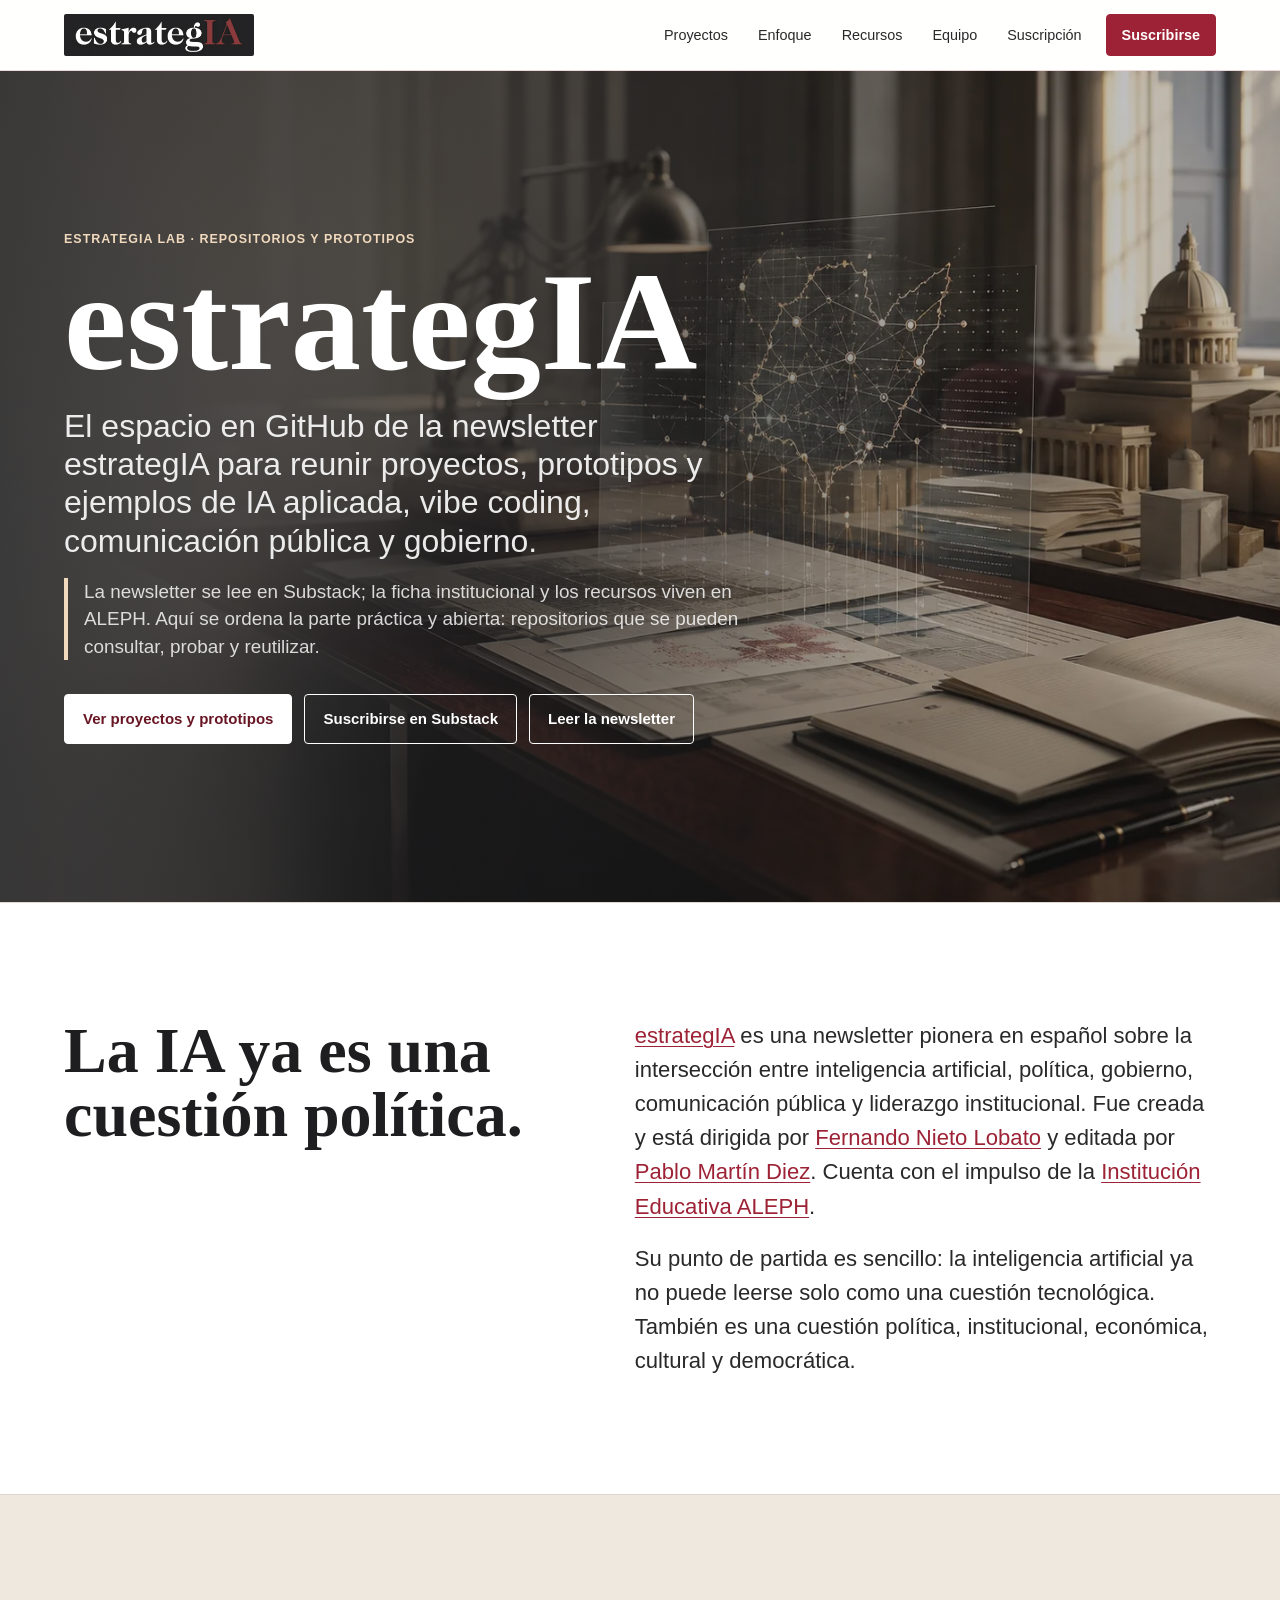
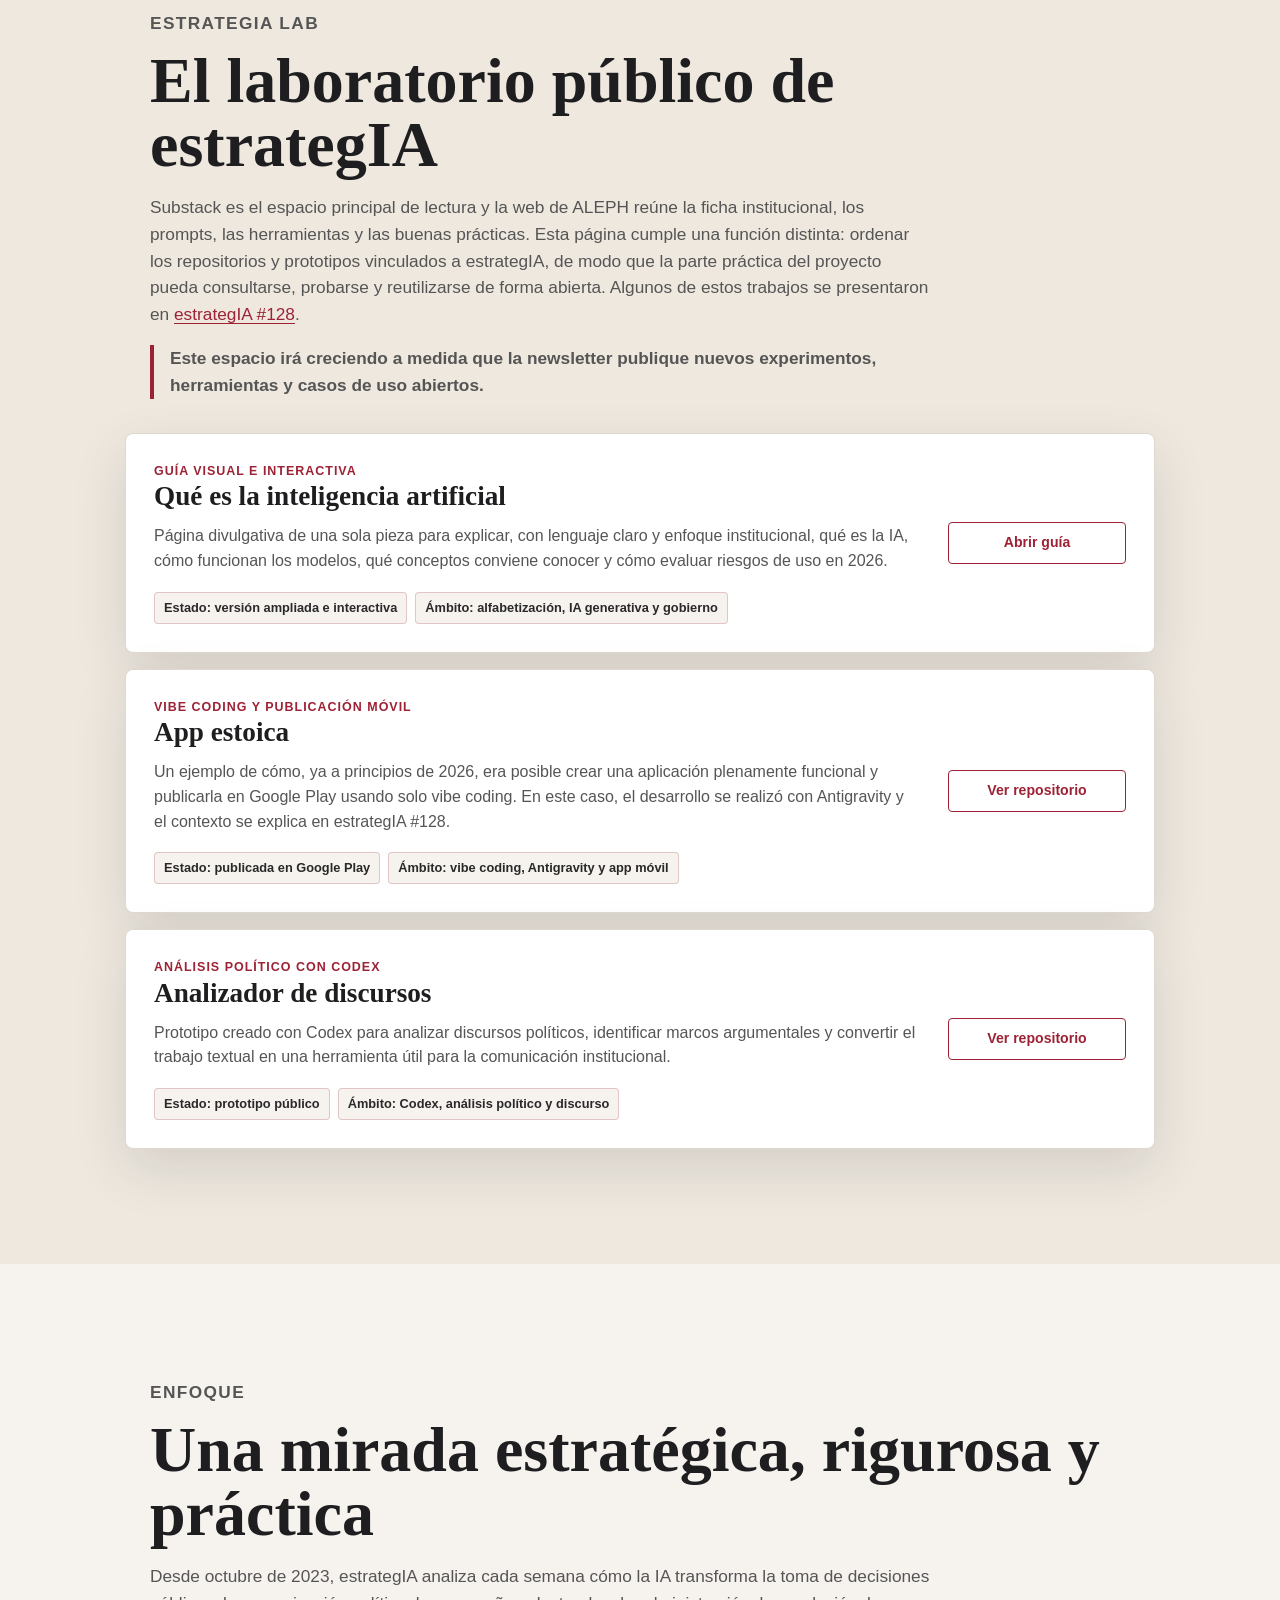
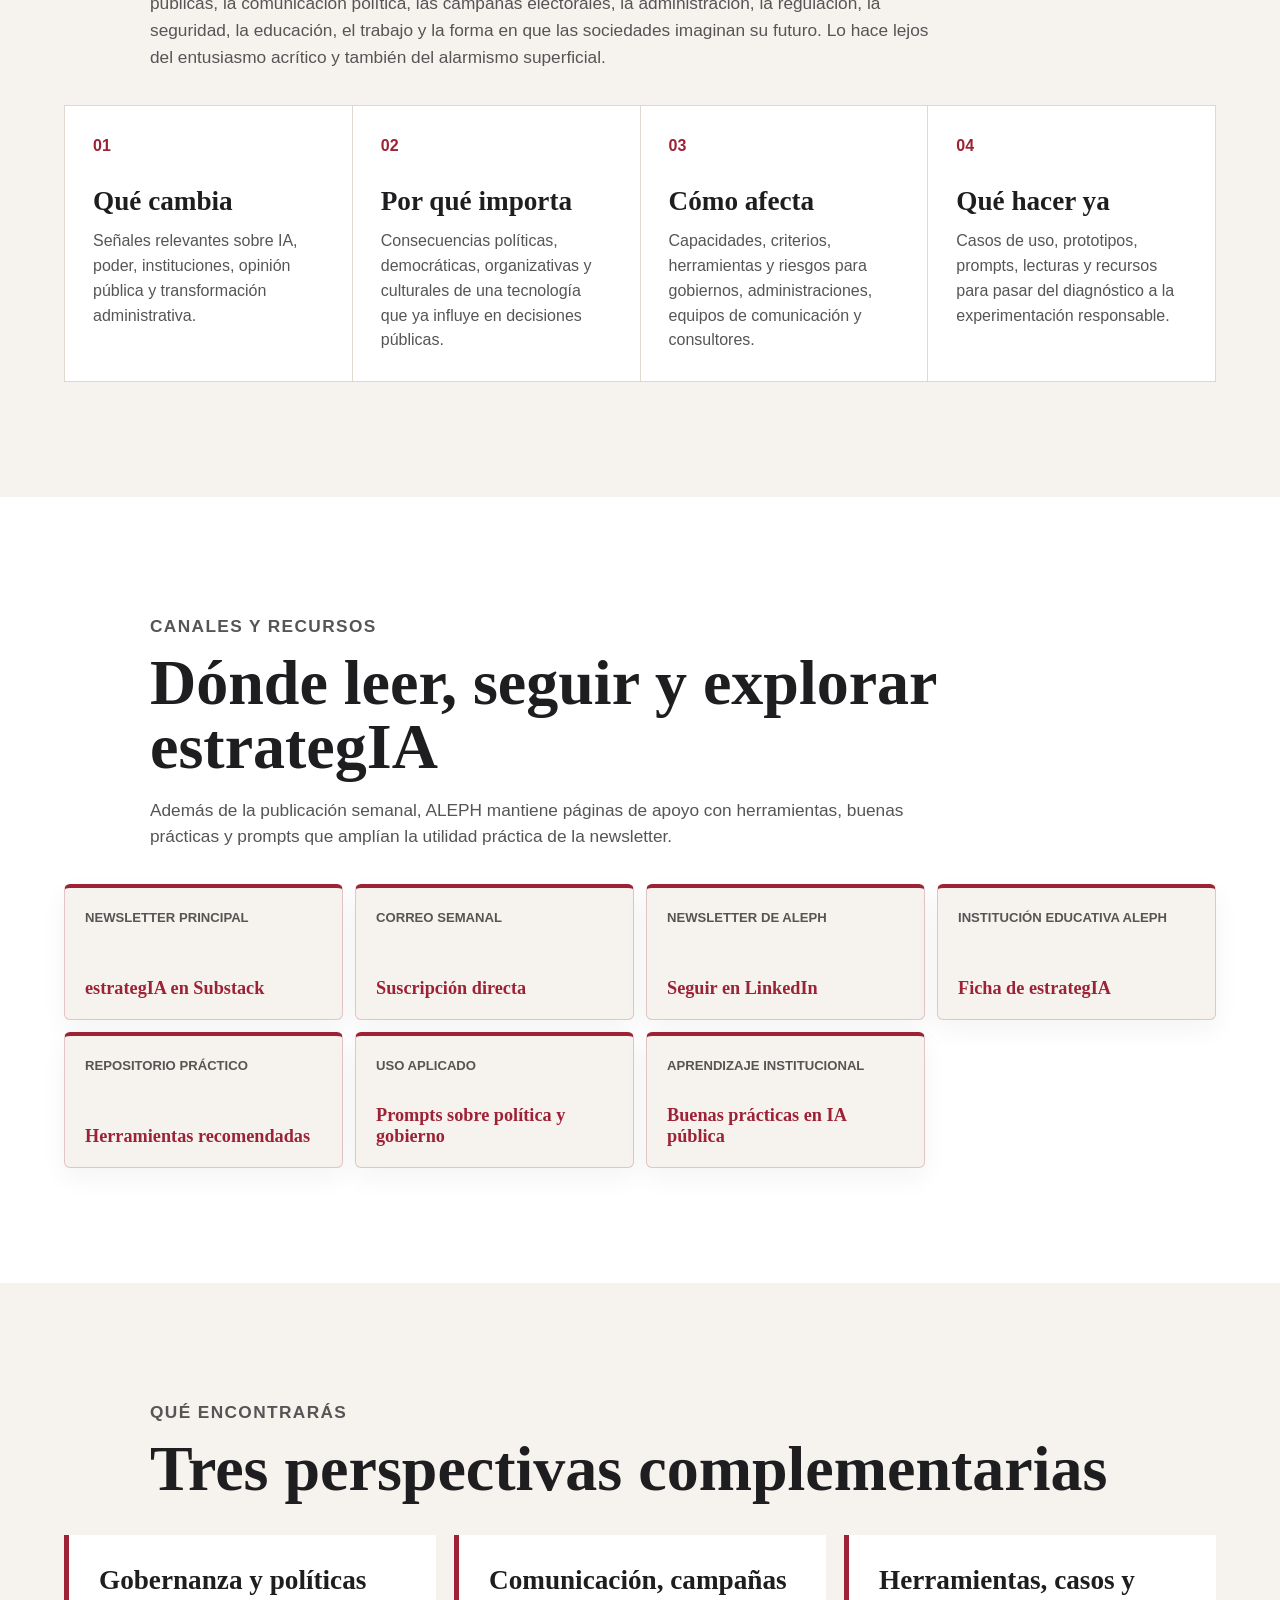
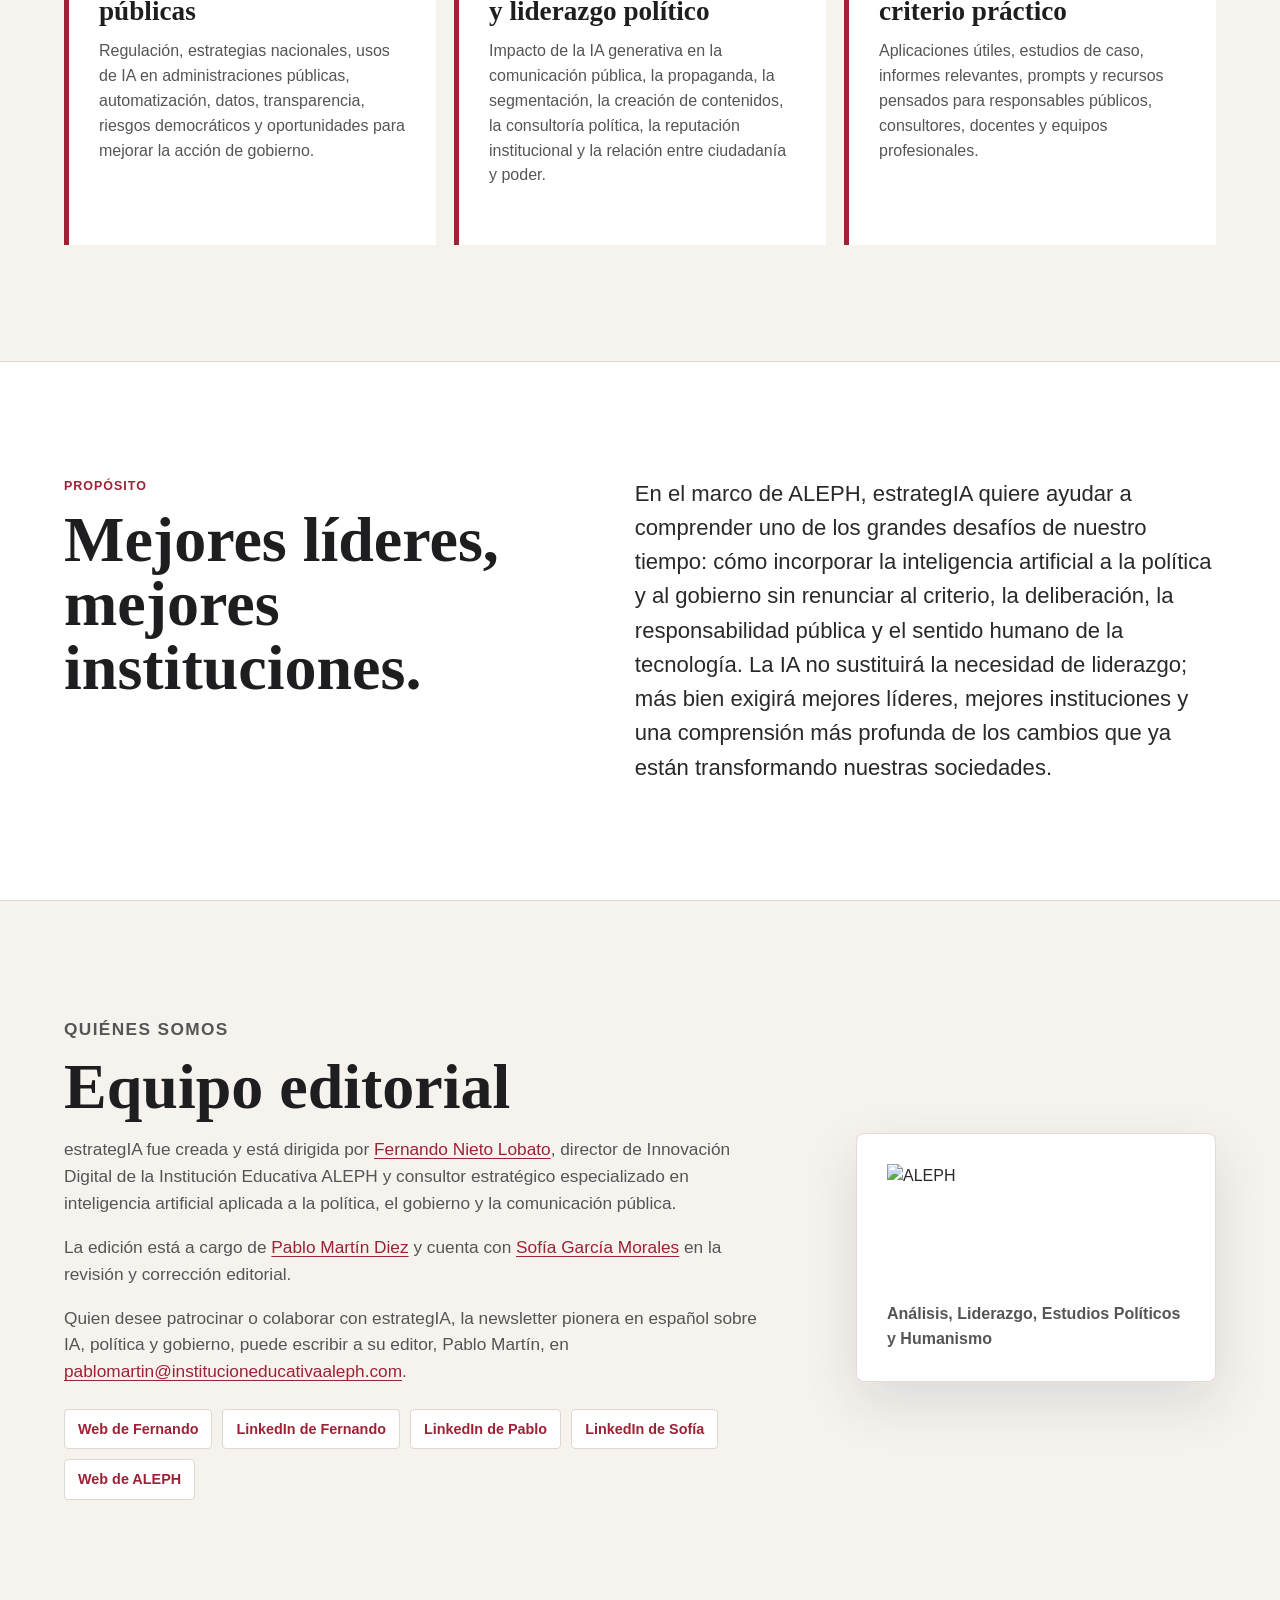
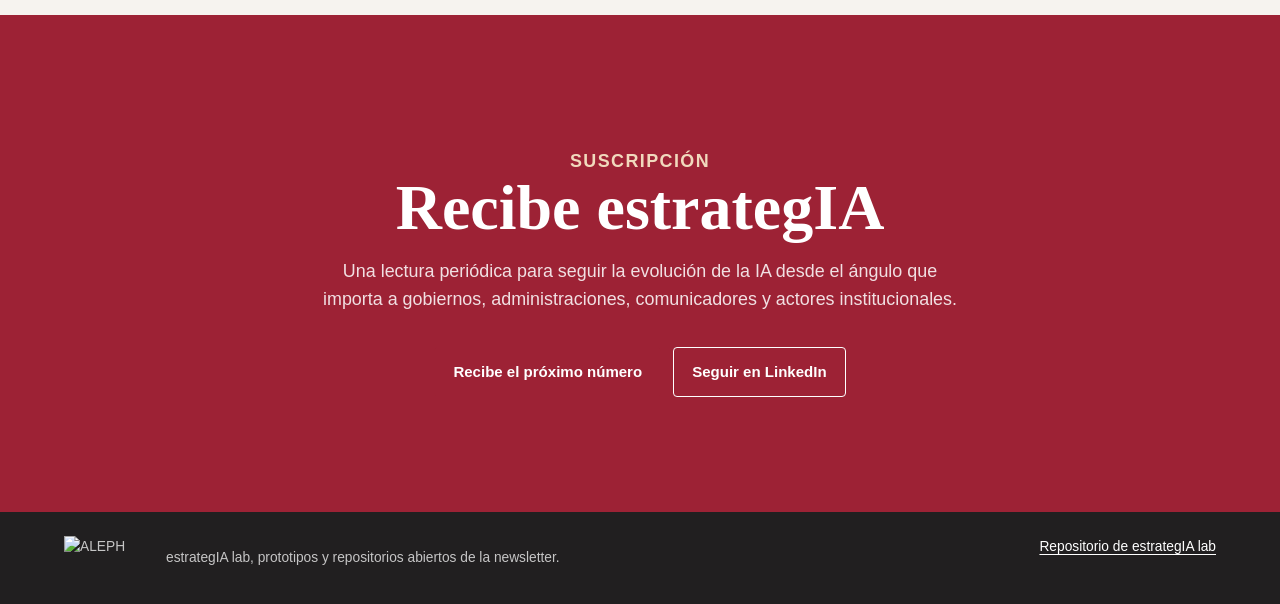
==== commit 05762069: "Improve interactive AI explainer" ====
--- a/index.html
+++ b/index.html
@@ -152,6 +152,28 @@
         <div class="project-list">
           <article class="project-card">
             <div>
+              <p class="project-type">Guía visual e interactiva</p>
+              <h3>Qué es la inteligencia artificial</h3>
+              <p>
+                Página divulgativa de una sola pieza para explicar, con lenguaje
+                claro y enfoque institucional, qué es la IA, cómo funcionan los
+                modelos, qué conceptos conviene conocer y cómo evaluar riesgos
+                de uso en 2026.
+              </p>
+              <div class="project-meta" aria-label="Datos del recurso">
+                <span>Estado: versión ampliada e interactiva</span>
+                <span>Ámbito: alfabetización, IA generativa y gobierno</span>
+              </div>
+            </div>
+            <div class="project-actions">
+              <a class="text-link" href="que-es-la-ia/">
+                Abrir guía
+              </a>
+            </div>
+          </article>
+
+          <article class="project-card">
+            <div>
               <p class="project-type">Vibe coding y publicación móvil</p>
               <h3>App estoica</h3>
               <p>
